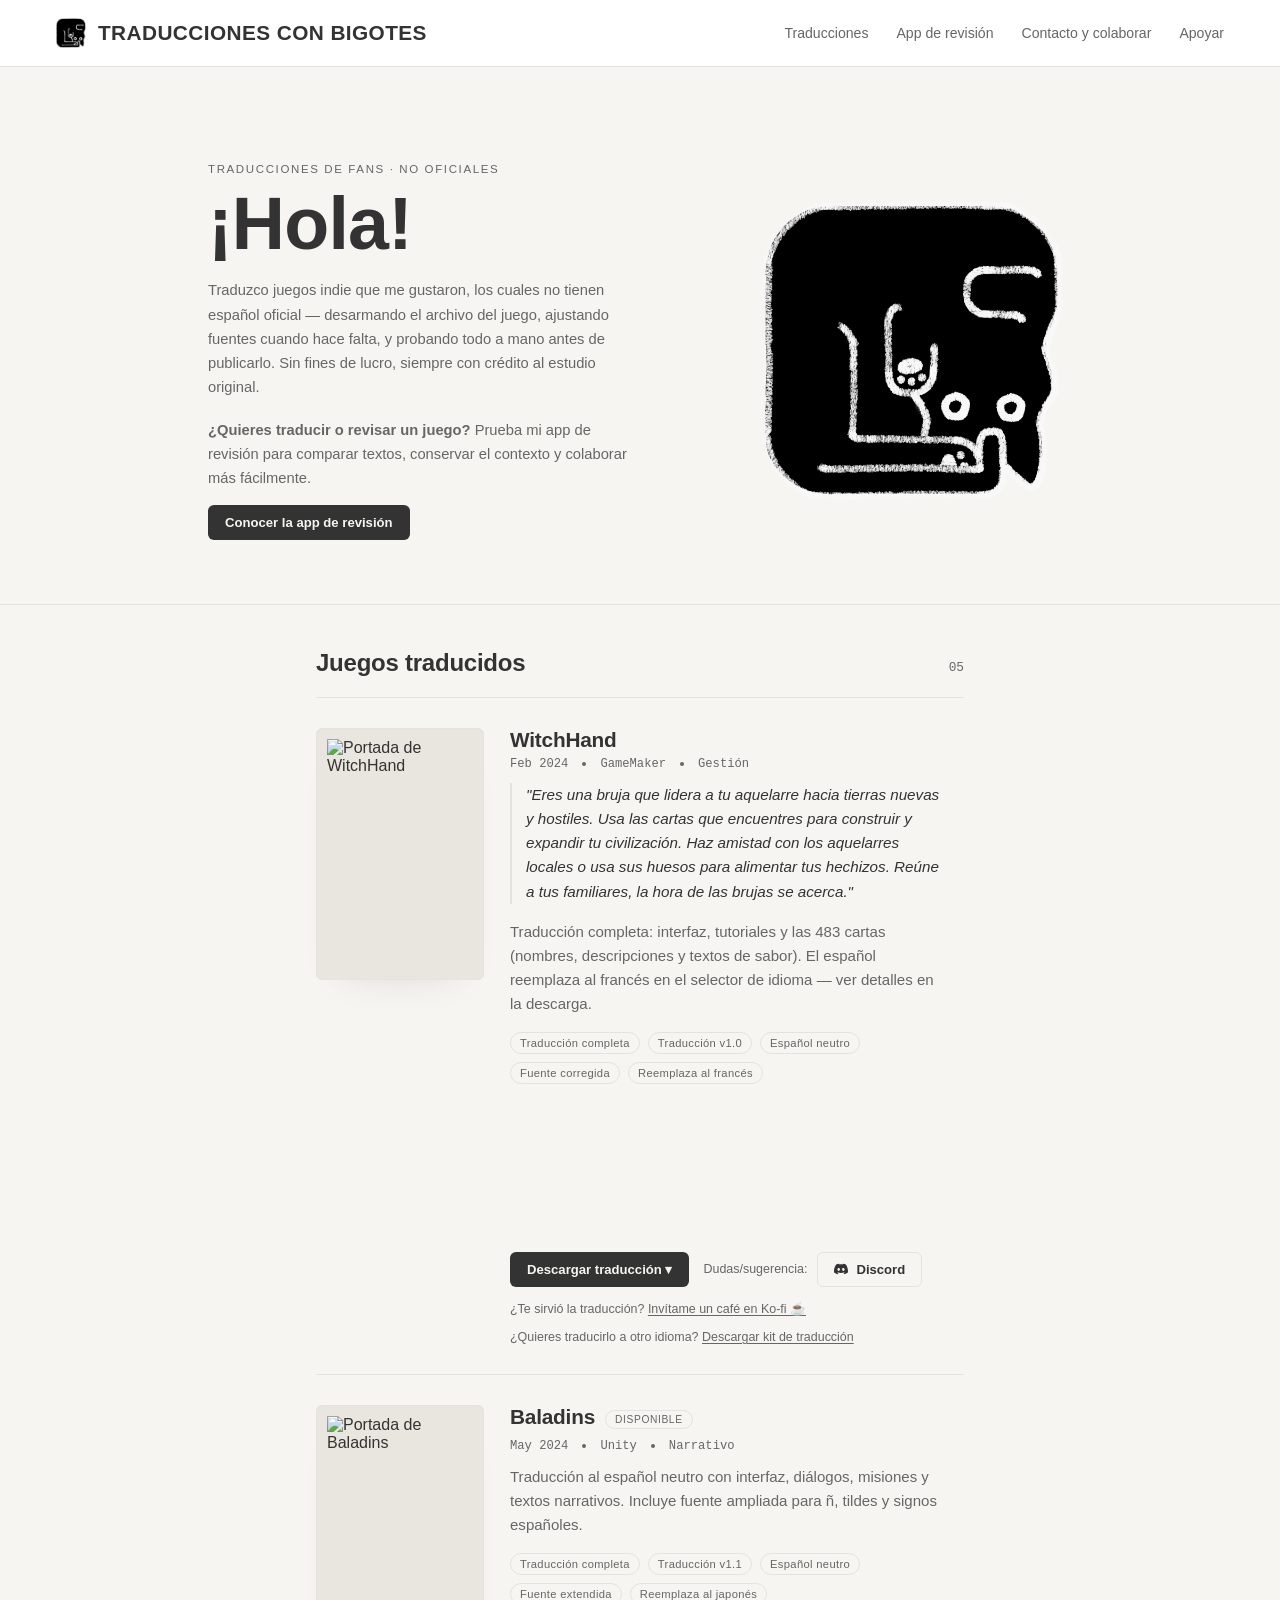
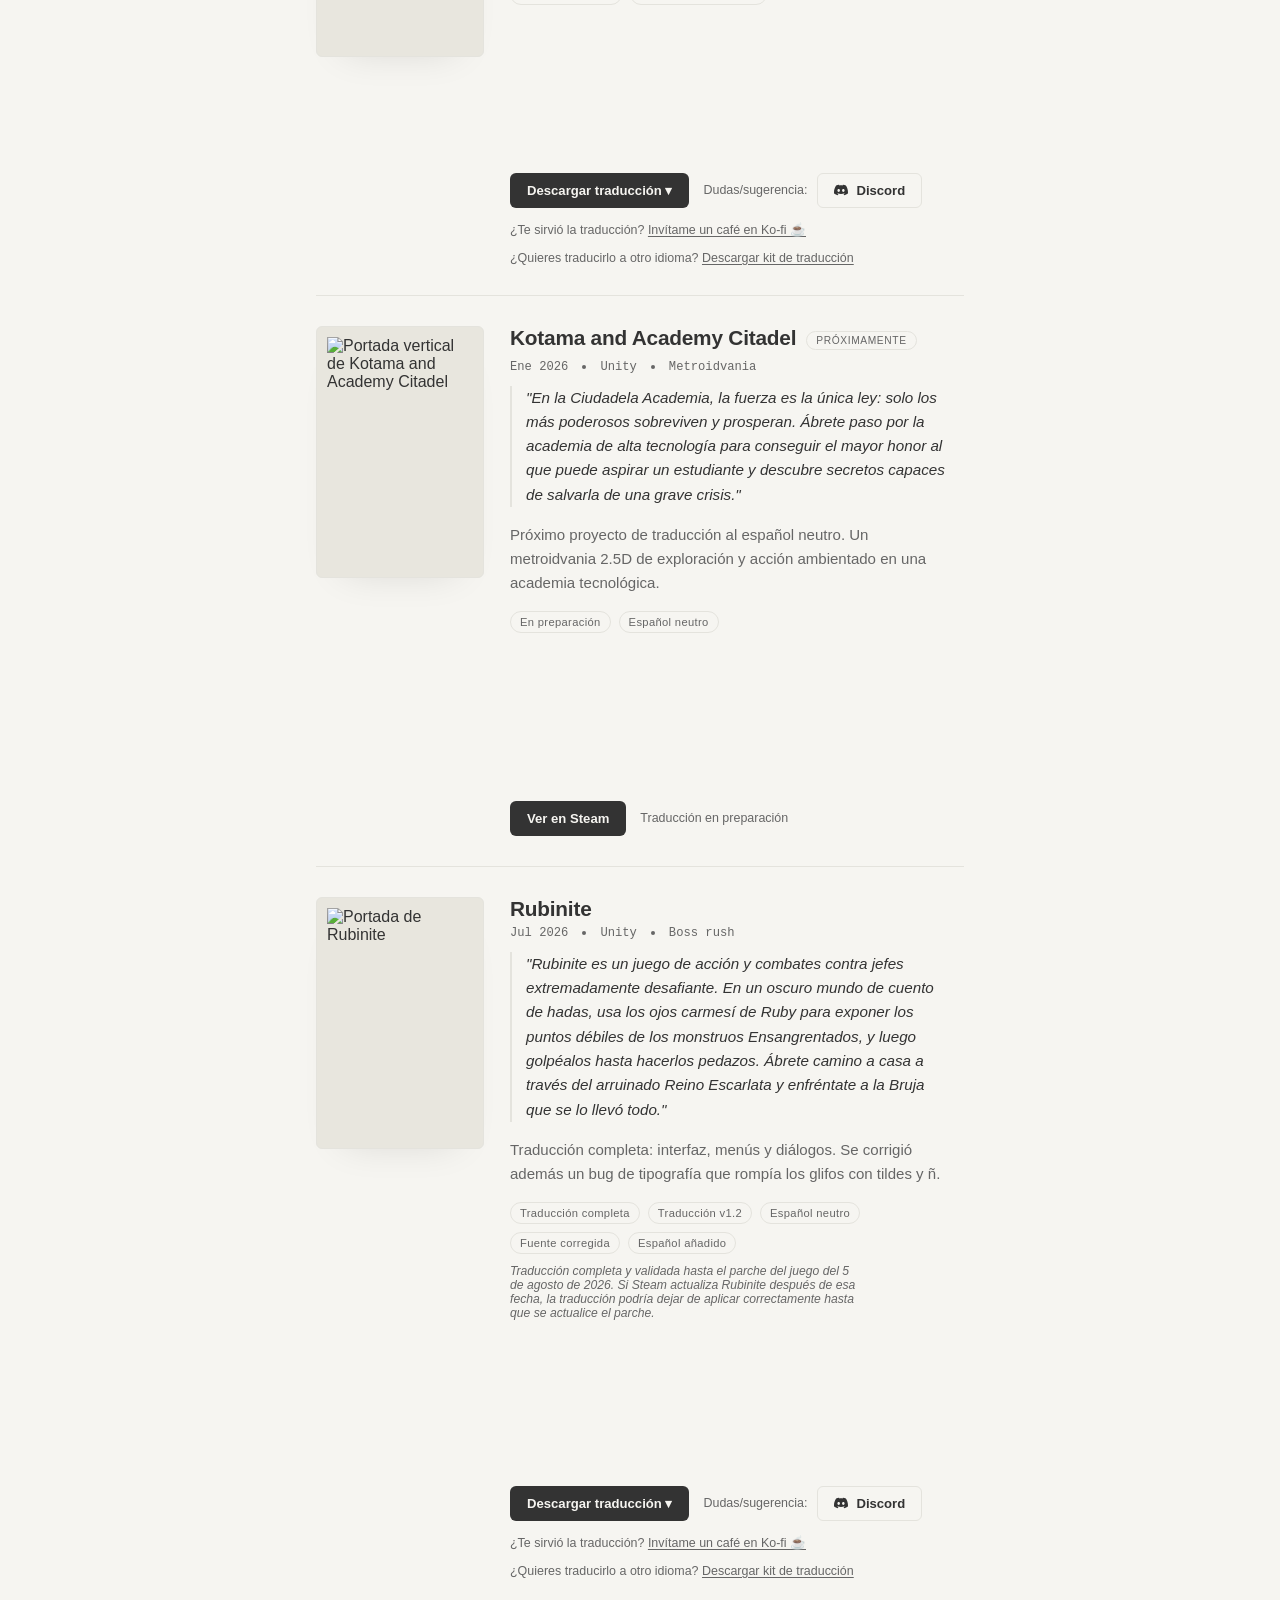
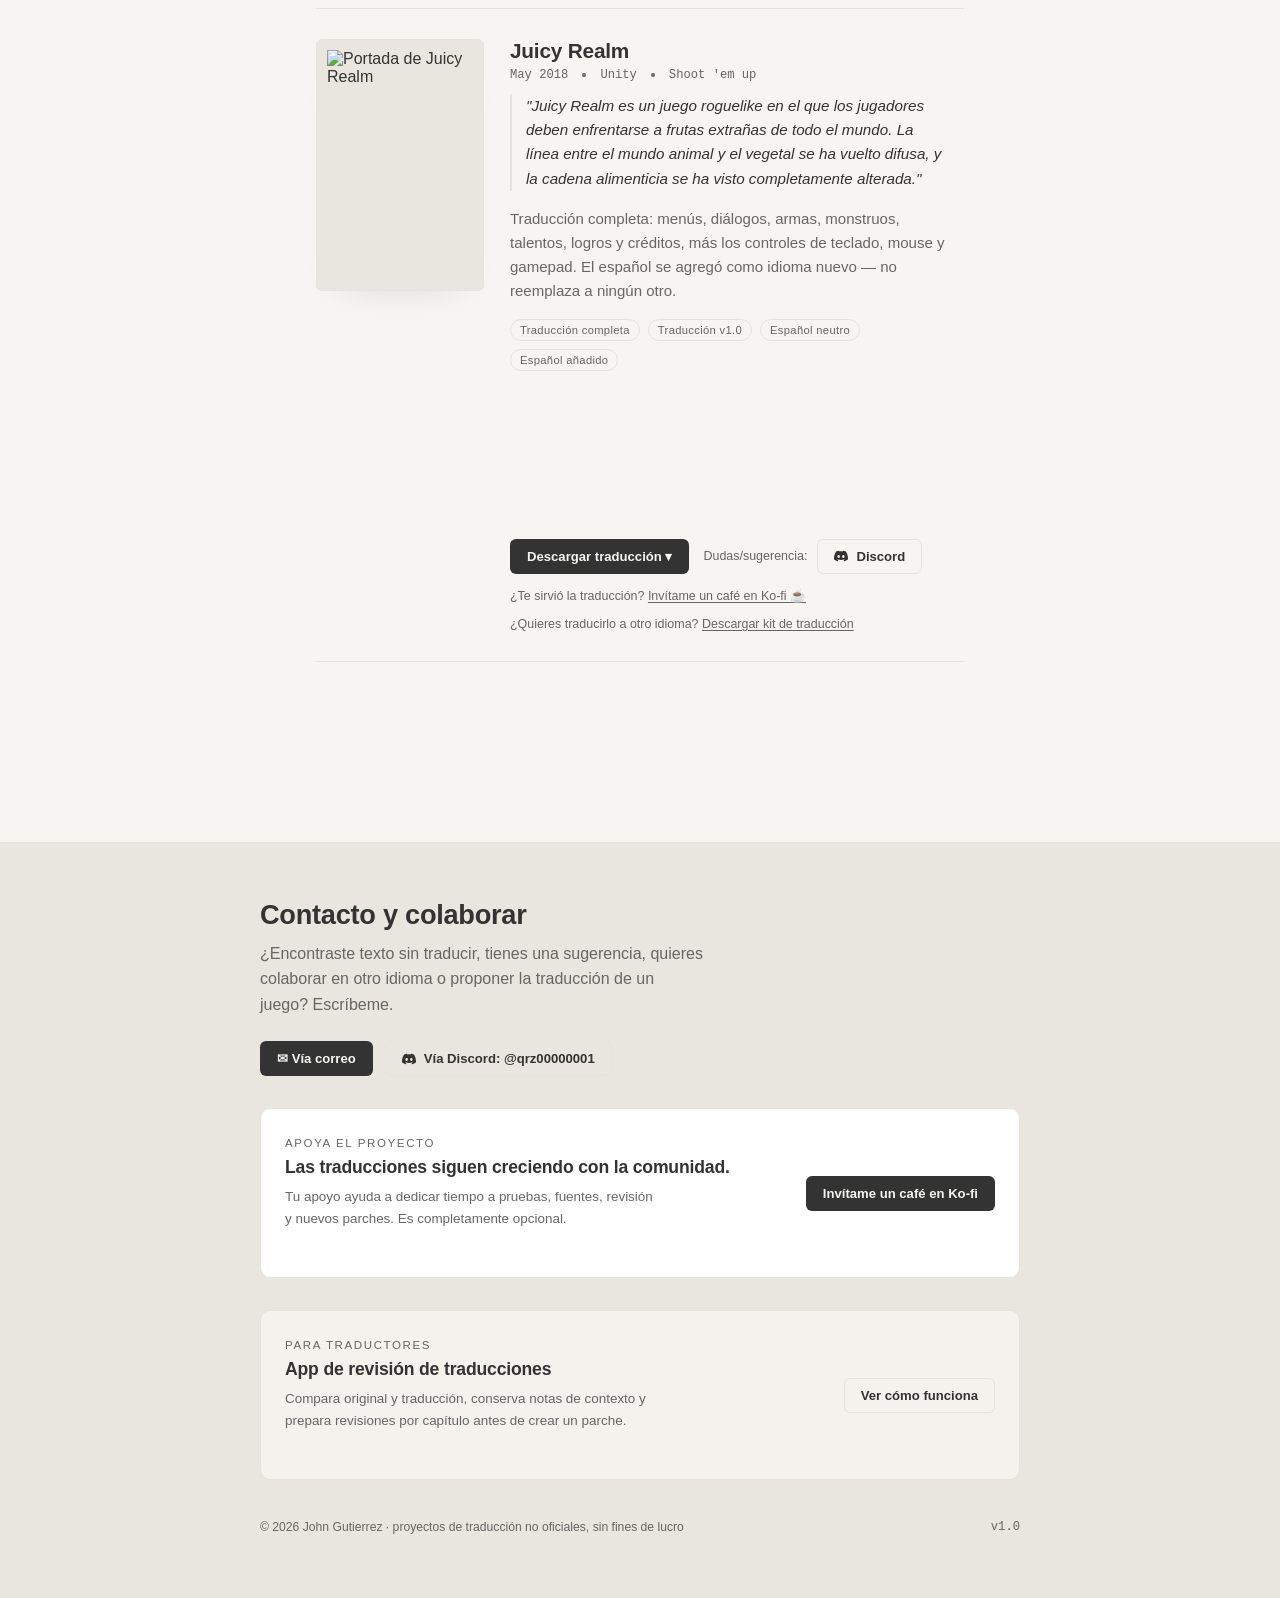
==== index.html @ 530e607c "Add files via upload" ====
<!DOCTYPE html>
<html lang="es">
<head>
<meta charset="UTF-8">
<meta name="viewport" content="width=device-width, initial-scale=1.0">
<title>Traducciones con Bigotes — Traducciones de videojuegos</title>
<meta name="description" content="Traducciones al español neutro de videojuegos indie, realizadas y revisadas cuidadosamente por fans.">
<meta name="author" content="John Gutierrez">
<meta name="robots" content="index, follow">
<meta name="theme-color" content="#FFFFFF">
<link rel="canonical" href="https://traduccionesconbigotes.pages.dev/">
<meta property="og:locale" content="es_ES">
<meta property="og:type" content="website">
<meta property="og:site_name" content="Traducciones con Bigotes">
<meta property="og:title" content="Traducciones con Bigotes — Traducciones de videojuegos">
<meta property="og:description" content="Traducciones al español neutro de videojuegos indie, realizadas y revisadas cuidadosamente por fans.">
<meta property="og:url" content="https://traduccionesconbigotes.pages.dev/">
<meta property="og:image" content="https://traduccionesconbigotes.pages.dev/assets/social-preview.png">
<meta property="og:image:width" content="1730">
<meta property="og:image:height" content="909">
<meta property="og:image:alt" content="Traducciones con Bigotes — Traducciones de videojuegos indie">
<meta name="twitter:card" content="summary_large_image">
<meta name="twitter:title" content="Traducciones con Bigotes — Traducciones de videojuegos">
<meta name="twitter:description" content="Traducciones al español neutro de videojuegos indie, realizadas y revisadas cuidadosamente por fans.">
<meta name="twitter:image" content="https://traduccionesconbigotes.pages.dev/assets/social-preview.png">
<meta name="twitter:image:alt" content="Traducciones con Bigotes — Traducciones de videojuegos indie">
<link rel="icon" type="image/png" href="favicon.png">
<link rel="stylesheet" href="https://use.typekit.net/bgl4kcw.css">
<link rel="stylesheet" href="styles.css">
</head>
<body>

<header class="topbar">
  <a class="brand" href="index.html" aria-label="Ir al inicio">
    <img class="mark" src="assets/logo.png" alt="">
    <span class="name">TRADUCCIONES CON BIGOTES</span>
  </a>
  <button class="nav-toggle" type="button" aria-expanded="false" aria-controls="mainNav" aria-label="Abrir menú de navegación">
    <svg viewBox="0 0 24 24" aria-hidden="true"><path d="M4 6h16M4 12h16M4 18h16"/></svg>
  </button>
  <nav class="topnav" id="mainNav">
    <ul>
      <li><a href="#juegos">Traducciones</a></li>
      <li><a href="app-revision.html">App de revisión</a></li>
      <li><a href="#contacto">Contacto y colaborar</a></li>
      <li><a href="#apoyar">Apoyar</a></li>
    </ul>
  </nav>
</header>

<section class="hero">
  <div class="hero-inner">
    <div class="hero-text">
      <div class="eyebrow">Traducciones de fans · no oficiales</div>
      <h1 class="display">¡Hola!</h1>
      <p>Traduzco juegos indie que me gustaron, los cuales no tienen español oficial — desarmando el archivo del juego, ajustando fuentes cuando hace falta, y probando todo a mano antes de publicarlo. Sin fines de lucro, siempre con crédito al estudio original.</p>
      <p class="hero-tool"><strong>¿Quieres traducir o revisar un juego?</strong> Prueba mi app de revisión para comparar textos, conservar el contexto y colaborar más fácilmente.</p>
      <a class="btn btn-gold hero-tool-link" href="app-revision.html">Conocer la app de revisión</a>
    </div>
    <div class="cat-mascot" id="catMascot" aria-hidden="true">
      <img class="cat-layer cat-body" src="assets/cat-body.png" alt="">
      <img class="cat-layer cat-eyes" id="catEyes" src="assets/cat-eyes-open.png" alt="">
    </div>
  </div>
</section>

<main>
  <section id="juegos">
    <div class="section-head">
      <h2 class="display">Juegos traducidos</h2>
      <span class="count mono" id="gameCount">05</span>
    </div>

    <article class="game">
      <div class="cover">
        <img src="https://cdn.akamai.steamstatic.com/steam/apps/2420880/library_600x900.jpg" alt="Portada de WitchHand">
      </div>
      <div class="game-info">
        <h3 class="display">WitchHand</h3>
        <div class="game-meta mono">
          <span>Feb 2024</span>
          <span class="dot"></span>
          <span>GameMaker</span>
          <span class="dot"></span>
          <span>Gestión</span>
        </div>
        <p class="steam-desc">"Eres una bruja que lidera a tu aquelarre hacia tierras nuevas y hostiles. Usa las cartas que encuentres para construir y expandir tu civilización. Haz amistad con los aquelarres locales o usa sus huesos para alimentar tus hechizos. Reúne a tus familiares, la hora de las brujas se acerca."</p>
        <p class="blurb">Traducción completa: interfaz, tutoriales y las 483 cartas (nombres, descripciones y textos de sabor). El español reemplaza al francés en el selector de idioma — ver detalles en la descarga.</p>
        <div class="tags">
          <span class="tag">Traducción completa</span>
          <span class="tag">Traducción v1.0</span>
          <span class="tag">Español neutro</span>
          <span class="tag">Fuente corregida</span>
          <span class="tag">Reemplaza al francés</span>
        </div>

        <div class="steam-widget">
          <iframe src="https://store.steampowered.com/widget/2420880/" width="646" height="190" frameborder="0" scrolling="no" loading="lazy" title="WitchHand en Steam"></iframe>
        </div>

        <div class="actions">
          <div class="dropdown">
            <button class="btn btn-gold dropdown-toggle" type="button" onclick="toggleDropdown(this)">Descargar traducción ▾</button>
            <div class="dropdown-menu">
              <a href="https://mega.nz/file/y4pGXS6T#5DO-1mXRbmeiGuR-wRTfuOKWf5bxS6RrrjOtMV7PmQI" target="_blank" rel="noopener">Mega</a>
              <a href="https://www.mediafire.com/file/8njgej4wq7ff7sr/WitchHand_ES_v1.zip/file" target="_blank" rel="noopener">MediaFire</a>
            </div>
          </div>
          <span class="actions-label">Dudas/sugerencia:</span>
          <button class="btn btn-ghost" type="button" data-discord="@qrz00000001" onclick="copyDiscord(this)" title="Copiar @qrz00000001"><svg width="14" height="14" viewBox="0 0 24 24" fill="currentColor" aria-hidden="true"><path d="M20.317 4.3698a19.7913 19.7913 0 00-4.8851-1.5152.0741.0741 0 00-.0785.0371c-.211.3753-.4447.8648-.6083 1.2495-1.8447-.2762-3.68-.2762-5.4868 0-.1636-.3933-.4058-.8742-.6177-1.2495a.077.077 0 00-.0785-.037 19.7363 19.7363 0 00-4.8852 1.515.0699.0699 0 00-.0321.0277C.5334 9.0458-.319 13.5799.0992 18.0578a.0824.0824 0 00.0312.0561c2.0528 1.5076 4.0413 2.4228 5.9929 3.0294a.0777.0777 0 00.0842-.0276c.4616-.6304.8731-1.2952 1.226-1.9942a.076.076 0 00-.0416-.1057c-.6528-.2476-1.2743-.5495-1.8722-.8923a.077.077 0 01-.0076-.1277c.1258-.0943.2517-.1923.3718-.2914a.0743.0743 0 01.0776-.0105c3.9278 1.7933 8.18 1.7933 12.0614 0a.0739.0739 0 01.0785.0095c.1202.099.246.1981.3728.2924a.077.077 0 01-.0066.1276 12.2986 12.2986 0 01-1.873.8914.0766.0766 0 00-.0407.1067c.3604.698.7719 1.3628 1.225 1.9932a.076.076 0 00.0842.0286c1.961-.6067 3.9495-1.5219 6.0023-3.0294a.077.077 0 00.0313-.0552c.5004-5.177-.8382-9.6739-3.5485-13.6604a.061.061 0 00-.0312-.0286zM8.02 15.3312c-1.1825 0-2.1569-1.0857-2.1569-2.419 0-1.3332.9555-2.4189 2.157-2.4189 1.2108 0 2.1757 1.0952 2.1568 2.419 0 1.3332-.9555 2.4189-2.1569 2.4189zm7.9748 0c-1.1825 0-2.1569-1.0857-2.1569-2.419 0-1.3332.9554-2.4189 2.1569-2.4189 1.2108 0 2.1757 1.0952 2.1568 2.419 0 1.3332-.946 2.4189-2.1568 2.4189Z"/></svg><span class="btn-label">Discord</span></button>
        </div>
        <p class="support-line">¿Te sirvió la traducción? <button type="button" class="link-btn" onclick="openKofi()">Invítame un café en Ko-fi ☕</button></p>
        <p class="support-line">¿Quieres traducirlo a otro idioma? <a class="link-btn" href="https://mega.nz/file/i4g0jLAS#OHI4ljIeZ-InHGWF7ZIDvkjZldaKxGJgIspWBVHJpWU" target="_blank" rel="noopener">Descargar kit de traducción</a></p>
      </div>
    </article>

    <article class="game">
      <div class="cover">
        <img src="https://cdn.akamai.steamstatic.com/steam/apps/1866320/library_600x900.jpg" alt="Portada de Baladins">
      </div>
      <div class="game-info">
        <div class="game-title-row">
          <h3 class="display">Baladins</h3>
          <span class="status-pill">Disponible</span>
        </div>
        <div class="game-meta mono">
          <span>May 2024</span>
          <span class="dot"></span>
          <span>Unity</span>
          <span class="dot"></span>
          <span>Narrativo</span>
        </div>
        <p class="blurb">Traducción al español neutro con interfaz, diálogos, misiones y textos narrativos. Incluye fuente ampliada para ñ, tildes y signos españoles.</p>
        <div class="tags">
          <span class="tag">Traducción completa</span>
          <span class="tag">Traducción v1.1</span>
          <span class="tag">Español neutro</span>
          <span class="tag">Fuente extendida</span>
          <span class="tag">Reemplaza al japonés</span>
        </div>
        <div class="steam-widget">
          <iframe src="https://store.steampowered.com/widget/1866320/" width="646" height="190" frameborder="0" scrolling="no" loading="lazy" title="Baladins en Steam"></iframe>
        </div>

        <div class="actions">
          <div class="dropdown">
            <button class="btn btn-gold dropdown-toggle" type="button" onclick="toggleDropdown(this)">Descargar traducción ▾</button>
            <div class="dropdown-menu">
              <a href="https://mega.nz/file/T05mzKQB#SFADua4EwMY_mbyxUXXZuF-tkjoMbr9MJwyoabaZThU" target="_blank" rel="noopener">Mega</a>
              <a href="https://www.mediafire.com/file/zg1qer2ew3qp37e/Baladins_ES_v1.1.zip/file" target="_blank" rel="noopener">MediaFire</a>
            </div>
          </div>
          <span class="actions-label">Dudas/sugerencia:</span>
          <button class="btn btn-ghost" type="button" data-discord="@qrz00000001" onclick="copyDiscord(this)" title="Copiar @qrz00000001"><svg width="14" height="14" viewBox="0 0 24 24" fill="currentColor" aria-hidden="true"><path d="M20.317 4.3698a19.7913 19.7913 0 00-4.8851-1.5152.0741.0741 0 00-.0785.0371c-.211.3753-.4447.8648-.6083 1.2495-1.8447-.2762-3.68-.2762-5.4868 0-.1636-.3933-.4058-.8742-.6177-1.2495a.077.077 0 00-.0785-.037 19.7363 19.7363 0 00-4.8852 1.515.0699.0699 0 00-.0321.0277C.5334 9.0458-.319 13.5799.0992 18.0578a.0824.0824 0 00.0312.0561c2.0528 1.5076 4.0413 2.4228 5.9929 3.0294a.0777.0777 0 00.0842-.0276c.4616-.6304.8731-1.2952 1.226-1.9942a.076.076 0 00-.0416-.1057c-.6528-.2476-1.2743-.5495-1.8722-.8923a.077.077 0 01-.0076-.1277c.1258-.0943.2517-.1923.3718-.2914a.0743.0743 0 01.0776-.0105c3.9278 1.7933 8.18 1.7933 12.0614 0a.0739.0739 0 01.0785.0095c.1202.099.246.1981.3728.2924a.077.077 0 01-.0066.1276 12.2986 12.2986 0 01-1.873.8914.0766.0766 0 00-.0407.1067c.3604.698.7719 1.3628 1.225 1.9932a.076.076 0 00.0842.0286c1.961-.6067 3.9495-1.5219 6.0023-3.0294a.077.077 0 00.0313-.0552c.5004-5.177-.8382-9.6739-3.5485-13.6604a.061.061 0 00-.0312-.0286zM8.02 15.3312c-1.1825 0-2.1569-1.0857-2.1569-2.419 0-1.3332.9555-2.4189 2.157-2.4189 1.2108 0 2.1757 1.0952 2.1568 2.419 0 1.3332-.9555 2.4189-2.1569 2.4189zm7.9748 0c-1.1825 0-2.1569-1.0857-2.1569-2.419 0-1.3332.9554-2.4189 2.1569-2.4189 1.2108 0 2.1757 1.0952 2.1568 2.419 0 1.3332-.946 2.4189-2.1568 2.4189Z"/></svg><span class="btn-label">Discord</span></button>
        </div>
        <p class="support-line">¿Te sirvió la traducción? <button type="button" class="link-btn" onclick="openKofi()">Invítame un café en Ko-fi ☕</button></p>
        <p class="support-line">¿Quieres traducirlo a otro idioma? <a class="link-btn" href="https://mega.nz/file/y5JRkZgR#WOb2kZRgBJwagnfc0xLsuLpCapOIHpd29X2WE7DfpZo" target="_blank" rel="noopener">Descargar kit de traducción</a></p>
      </div>
    </article>

    <article class="game status-wraps-mobile">
      <div class="cover">
        <img src="https://shared.fastly.steamstatic.com/store_item_assets/steam/apps/3639650/3c5f60147287ab20d0d55fd05cf8d396e7491e0f/library_capsule.jpg" alt="Portada vertical de Kotama and Academy Citadel">
      </div>
      <div class="game-info">
        <div class="game-title-row">
          <h3 class="display">Kotama and Academy Citadel</h3>
          <span class="status-pill">Próximamente</span>
        </div>
        <div class="game-meta mono">
          <span>Ene 2026</span>
          <span class="dot"></span>
          <span>Unity</span>
          <span class="dot"></span>
          <span>Metroidvania</span>
        </div>
        <p class="steam-desc">"En la Ciudadela Academia, la fuerza es la única ley: solo los más poderosos sobreviven y prosperan. Ábrete paso por la academia de alta tecnología para conseguir el mayor honor al que puede aspirar un estudiante y descubre secretos capaces de salvarla de una grave crisis."</p>
        <p class="blurb">Próximo proyecto de traducción al español neutro. Un metroidvania 2.5D de exploración y acción ambientado en una academia tecnológica.</p>
        <div class="tags">
          <span class="tag">En preparación</span>
          <span class="tag">Español neutro</span>
        </div>
        <div class="steam-widget">
          <iframe src="https://store.steampowered.com/widget/3639650/" width="646" height="190" frameborder="0" scrolling="no" loading="lazy" title="Kotama and Academy Citadel en Steam"></iframe>
        </div>
        <div class="actions">
          <a class="btn btn-gold" href="https://store.steampowered.com/app/3639650/Kotama_and_Academy_Citadel/" target="_blank" rel="noopener">Ver en Steam</a>
          <span class="actions-label">Traducción en preparación</span>
        </div>
      </div>
    </article>

    <article class="game">
      <div class="cover">
        <img src="https://cdn.akamai.steamstatic.com/steam/apps/1845250/library_600x900.jpg" alt="Portada de Rubinite">
      </div>
      <div class="game-info">
        <h3 class="display">Rubinite</h3>
        <div class="game-meta mono">
          <span>Jul 2026</span>
          <span class="dot"></span>
          <span>Unity</span>
          <span class="dot"></span>
          <span>Boss rush</span>
        </div>
        <p class="steam-desc">"Rubinite es un juego de acción y combates contra jefes extremadamente desafiante. En un oscuro mundo de cuento de hadas, usa los ojos carmesí de Ruby para exponer los puntos débiles de los monstruos Ensangrentados, y luego golpéalos hasta hacerlos pedazos. Ábrete camino a casa a través del arruinado Reino Escarlata y enfréntate a la Bruja que se lo llevó todo."</p>
        <p class="blurb">Traducción completa: interfaz, menús y diálogos. Se corrigió además un bug de tipografía que rompía los glifos con tildes y ñ.</p>
        <div class="tags">
          <span class="tag">Traducción completa</span>
          <span class="tag">Traducción v1.2</span>
          <span class="tag">Español neutro</span>
          <span class="tag">Fuente corregida</span>
          <span class="tag">Español añadido</span>
        </div>
        <p class="patch-note">Traducción completa y validada hasta el parche del juego del 5 de agosto de 2026. Si Steam actualiza Rubinite después de esa fecha, la traducción podría dejar de aplicar correctamente hasta que se actualice el parche.</p>
        <div class="steam-widget">
          <iframe src="https://store.steampowered.com/widget/1845250/" width="646" height="190" frameborder="0" scrolling="no" loading="lazy" title="Rubinite en Steam"></iframe>
        </div>

        <div class="actions">
          <div class="dropdown">
            <button class="btn btn-gold dropdown-toggle" type="button" onclick="toggleDropdown(this)">Descargar traducción ▾</button>
            <div class="dropdown-menu">
              <a href="https://mega.nz/file/n9BlzKST#QAIEiX4qUKE-XRXs2YfxeY-Ru8X5eLS_lRZqv1CdemM" target="_blank" rel="noopener">Mega</a>
              <a href="https://www.mediafire.com/file/7lre671zc5sozy2/Rubinite_ES_v12.zip/file" target="_blank" rel="noopener">MediaFire</a>
            </div>
          </div>
          <span class="actions-label">Dudas/sugerencia:</span>
          <button class="btn btn-ghost" type="button" data-discord="@qrz00000001" onclick="copyDiscord(this)" title="Copiar @qrz00000001"><svg width="14" height="14" viewBox="0 0 24 24" fill="currentColor" aria-hidden="true"><path d="M20.317 4.3698a19.7913 19.7913 0 00-4.8851-1.5152.0741.0741 0 00-.0785.0371c-.211.3753-.4447.8648-.6083 1.2495-1.8447-.2762-3.68-.2762-5.4868 0-.1636-.3933-.4058-.8742-.6177-1.2495a.077.077 0 00-.0785-.037 19.7363 19.7363 0 00-4.8852 1.515.0699.0699 0 00-.0321.0277C.5334 9.0458-.319 13.5799.0992 18.0578a.0824.0824 0 00.0312.0561c2.0528 1.5076 4.0413 2.4228 5.9929 3.0294a.0777.0777 0 00.0842-.0276c.4616-.6304.8731-1.2952 1.226-1.9942a.076.076 0 00-.0416-.1057c-.6528-.2476-1.2743-.5495-1.8722-.8923a.077.077 0 01-.0076-.1277c.1258-.0943.2517-.1923.3718-.2914a.0743.0743 0 01.0776-.0105c3.9278 1.7933 8.18 1.7933 12.0614 0a.0739.0739 0 01.0785.0095c.1202.099.246.1981.3728.2924a.077.077 0 01-.0066.1276 12.2986 12.2986 0 01-1.873.8914.0766.0766 0 00-.0407.1067c.3604.698.7719 1.3628 1.225 1.9932a.076.076 0 00.0842.0286c1.961-.6067 3.9495-1.5219 6.0023-3.0294a.077.077 0 00.0313-.0552c.5004-5.177-.8382-9.6739-3.5485-13.6604a.061.061 0 00-.0312-.0286zM8.02 15.3312c-1.1825 0-2.1569-1.0857-2.1569-2.419 0-1.3332.9555-2.4189 2.157-2.4189 1.2108 0 2.1757 1.0952 2.1568 2.419 0 1.3332-.9555 2.4189-2.1569 2.4189zm7.9748 0c-1.1825 0-2.1569-1.0857-2.1569-2.419 0-1.3332.9554-2.4189 2.1569-2.4189 1.2108 0 2.1757 1.0952 2.1568 2.419 0 1.3332-.946 2.4189-2.1568 2.4189Z"/></svg><span class="btn-label">Discord</span></button>
        </div>
        <p class="support-line">¿Te sirvió la traducción? <button type="button" class="link-btn" onclick="openKofi()">Invítame un café en Ko-fi ☕</button></p>
        <p class="support-line">¿Quieres traducirlo a otro idioma? <a class="link-btn" href="https://mega.nz/file/SspnBQAK#h6MQELsw2qVL0huwooma_an33hChX73SVQitcnpdTi4" target="_blank" rel="noopener">Descargar kit de traducción</a></p>
      </div>
    </article>

    <article class="game">
      <div class="cover">
        <img src="https://cdn.akamai.steamstatic.com/steam/apps/732370/library_600x900.jpg" alt="Portada de Juicy Realm">
      </div>
      <div class="game-info">
        <h3 class="display">Juicy Realm</h3>
        <div class="game-meta mono">
          <span>May 2018</span>
          <span class="dot"></span>
          <span>Unity</span>
          <span class="dot"></span>
          <span>Shoot 'em up</span>
        </div>
        <p class="steam-desc">"Juicy Realm es un juego roguelike en el que los jugadores deben enfrentarse a frutas extrañas de todo el mundo. La línea entre el mundo animal y el vegetal se ha vuelto difusa, y la cadena alimenticia se ha visto completamente alterada."</p>
        <p class="blurb">Traducción completa: menús, diálogos, armas, monstruos, talentos, logros y créditos, más los controles de teclado, mouse y gamepad. El español se agregó como idioma nuevo — no reemplaza a ningún otro.</p>
        <div class="tags">
          <span class="tag">Traducción completa</span>
          <span class="tag">Traducción v1.0</span>
          <span class="tag">Español neutro</span>
          <span class="tag">Español añadido</span>
        </div>

        <div class="steam-widget">
          <iframe src="https://store.steampowered.com/widget/732370/" width="646" height="190" frameborder="0" scrolling="no" loading="lazy" title="Juicy Realm en Steam"></iframe>
        </div>

        <div class="actions">
          <div class="dropdown">
            <button class="btn btn-gold dropdown-toggle" type="button" onclick="toggleDropdown(this)">Descargar traducción ▾</button>
            <div class="dropdown-menu">
              <a href="https://mega.nz/file/C1Q02SYQ#mxeK4kTi05xy05aBIAa56XdCz0RotMMzod9D_ib7Pa4" target="_blank" rel="noopener">Mega</a>
              <a href="https://www.mediafire.com/file/udbawuvkuccxdky/JuicyRealm_ES_v1.zip/file" target="_blank" rel="noopener">MediaFire</a>
            </div>
          </div>
          <span class="actions-label">Dudas/sugerencia:</span>
          <button class="btn btn-ghost" type="button" data-discord="@qrz00000001" onclick="copyDiscord(this)" title="Copiar @qrz00000001"><svg width="14" height="14" viewBox="0 0 24 24" fill="currentColor" aria-hidden="true"><path d="M20.317 4.3698a19.7913 19.7913 0 00-4.8851-1.5152.0741.0741 0 00-.0785.0371c-.211.3753-.4447.8648-.6083 1.2495-1.8447-.2762-3.68-.2762-5.4868 0-.1636-.3933-.4058-.8742-.6177-1.2495a.077.077 0 00-.0785-.037 19.7363 19.7363 0 00-4.8852 1.515.0699.0699 0 00-.0321.0277C.5334 9.0458-.319 13.5799.0992 18.0578a.0824.0824 0 00.0312.0561c2.0528 1.5076 4.0413 2.4228 5.9929 3.0294a.0777.0777 0 00.0842-.0276c.4616-.6304.8731-1.2952 1.226-1.9942a.076.076 0 00-.0416-.1057c-.6528-.2476-1.2743-.5495-1.8722-.8923a.077.077 0 01-.0076-.1277c.1258-.0943.2517-.1923.3718-.2914a.0743.0743 0 01.0776-.0105c3.9278 1.7933 8.18 1.7933 12.0614 0a.0739.0739 0 01.0785.0095c.1202.099.246.1981.3728.2924a.077.077 0 01-.0066.1276 12.2986 12.2986 0 01-1.873.8914.0766.0766 0 00-.0407.1067c.3604.698.7719 1.3628 1.225 1.9932a.076.076 0 00.0842.0286c1.961-.6067 3.9495-1.5219 6.0023-3.0294a.077.077 0 00.0313-.0552c.5004-5.177-.8382-9.6739-3.5485-13.6604a.061.061 0 00-.0312-.0286zM8.02 15.3312c-1.1825 0-2.1569-1.0857-2.1569-2.419 0-1.3332.9555-2.4189 2.157-2.4189 1.2108 0 2.1757 1.0952 2.1568 2.419 0 1.3332-.9555 2.4189-2.1569 2.4189zm7.9748 0c-1.1825 0-2.1569-1.0857-2.1569-2.419 0-1.3332.9554-2.4189 2.1569-2.4189 1.2108 0 2.1757 1.0952 2.1568 2.419 0 1.3332-.946 2.4189-2.1568 2.4189Z"/></svg><span class="btn-label">Discord</span></button>
        </div>
        <p class="support-line">¿Te sirvió la traducción? <button type="button" class="link-btn" onclick="openKofi()">Invítame un café en Ko-fi ☕</button></p>
        <p class="support-line">¿Quieres traducirlo a otro idioma? <a class="link-btn" href="https://mega.nz/file/qg5G2ZJb#8XO_vKLG99sRpDpA6OexvyiosO1yUIMQ7zuDd_6rTNo" target="_blank" rel="noopener">Descargar kit de traducción</a></p>
      </div>
    </article>
  </section>
</main>

<footer class="contact" id="contacto">
  <div class="inner">
    <h2 class="display">Contacto y colaborar</h2>
    <p>¿Encontraste texto sin traducir, tienes una sugerencia, quieres colaborar en otro idioma o proponer la traducción de un juego? Escríbeme.</p>
    <div class="contact-row">
      <a class="btn btn-gold" href="mailto:johngutierrezmoreno@gmail.com?subject=Contacto%20desde%20la%20web">✉ Vía correo</a>
      <button class="btn btn-ghost" type="button" data-discord="@qrz00000001" onclick="copyDiscord(this)"><svg width="14" height="14" viewBox="0 0 24 24" fill="currentColor" aria-hidden="true"><path d="M20.317 4.3698a19.7913 19.7913 0 00-4.8851-1.5152.0741.0741 0 00-.0785.0371c-.211.3753-.4447.8648-.6083 1.2495-1.8447-.2762-3.68-.2762-5.4868 0-.1636-.3933-.4058-.8742-.6177-1.2495a.077.077 0 00-.0785-.037 19.7363 19.7363 0 00-4.8852 1.515.0699.0699 0 00-.0321.0277C.5334 9.0458-.319 13.5799.0992 18.0578a.0824.0824 0 00.0312.0561c2.0528 1.5076 4.0413 2.4228 5.9929 3.0294a.0777.0777 0 00.0842-.0276c.4616-.6304.8731-1.2952 1.226-1.9942a.076.076 0 00-.0416-.1057c-.6528-.2476-1.2743-.5495-1.8722-.8923a.077.077 0 01-.0076-.1277c.1258-.0943.2517-.1923.3718-.2914a.0743.0743 0 01.0776-.0105c3.9278 1.7933 8.18 1.7933 12.0614 0a.0739.0739 0 01.0785.0095c.1202.099.246.1981.3728.2924a.077.077 0 01-.0066.1276 12.2986 12.2986 0 01-1.873.8914.0766.0766 0 00-.0407.1067c.3604.698.7719 1.3628 1.225 1.9932a.076.076 0 00.0842.0286c1.961-.6067 3.9495-1.5219 6.0023-3.0294a.077.077 0 00.0313-.0552c.5004-5.177-.8382-9.6739-3.5485-13.6604a.061.061 0 00-.0312-.0286zM8.02 15.3312c-1.1825 0-2.1569-1.0857-2.1569-2.419 0-1.3332.9555-2.4189 2.157-2.4189 1.2108 0 2.1757 1.0952 2.1568 2.419 0 1.3332-.9555 2.4189-2.1569 2.4189zm7.9748 0c-1.1825 0-2.1569-1.0857-2.1569-2.419 0-1.3332.9554-2.4189 2.1569-2.4189 1.2108 0 2.1757 1.0952 2.1568 2.419 0 1.3332-.946 2.4189-2.1568 2.4189Z"/></svg><span class="btn-label">Vía Discord: @qrz00000001</span></button>
    </div>
    <section class="support-panel" id="apoyar" aria-labelledby="apoyar-title">
      <div>
        <span class="eyebrow">Apoya el proyecto</span>
        <h3 id="apoyar-title" class="display">Las traducciones siguen creciendo con la comunidad.</h3>
        <p>Tu apoyo ayuda a dedicar tiempo a pruebas, fuentes, revisión y nuevos parches. Es completamente opcional.</p>
      </div>
      <button class="btn btn-gold" type="button" onclick="openKofi()">Invítame un café en Ko-fi</button>
    </section>
    <section class="translator-panel" aria-labelledby="herramientas-title">
      <div>
        <span class="eyebrow">Para traductores</span>
        <h3 id="herramientas-title" class="display">App de revisión de traducciones</h3>
        <p>Compara original y traducción, conserva notas de contexto y prepara revisiones por capítulo antes de crear un parche.</p>
      </div>
      <a class="btn btn-ghost" href="app-revision.html">Ver cómo funciona</a>
    </section>
    <div class="fine">
      <span>© 2026 John Gutierrez · proyectos de traducción no oficiales, sin fines de lucro</span>
      <span class="mono">v1.0</span>
    </div>
  </div>
</footer>

<div class="modal-overlay" id="kofiOverlay" onclick="if(event.target===this) closeKofi()">
  <div class="modal-box" role="dialog" aria-modal="true" aria-label="Apoyar en Ko-fi">
    <button type="button" class="modal-close" onclick="closeKofi()" aria-label="Cerrar">×</button>
    <iframe id="kofiFrame" src="" title="Ko-fi" frameborder="0"></iframe>
  </div>
</div>

<script src="script.js"></script>
</body>
</html>
---- styles.css ----
/* Paleta tomada de darriagada.com (variables CSS reales de su sitio) */
:root{
  --ink:#F6F5F1;        /* --fondo */
  --ink-soft:#FFFFFF;   /* --navbar / --footer */
  --paper:#333333;      /* --header-color / --bordes */
  --paper-dim:#666666;  /* variante de --color, para texto secundario */
  --gold:#333333;       /* botón/acento principal: mismo invertido que su filtro activo */
  --gold-text:#F6F5F1;
  --sage:#5b584f;       /* acento secundario, más neutro que el dorado original */
  --contact-bg:#E8E6DE; /* --contact */
  --line:#E4E3DD;       /* --bordes-s */
  --shadow: 0 20px 40px -28px rgba(20,15,10,.14);
}
/* Sitio deliberadamente de un solo tema (claro), como darriagada.com */

*{box-sizing:border-box;}
html,body{margin:0;padding:0;}
body{
  background:var(--ink);
  color:var(--paper);
  font-family: komet, ui-sans-serif, "Segoe UI", Roboto, Helvetica, Arial, sans-serif;
  -webkit-font-smoothing:antialiased;
}
.display{
  font-family: "reiher-headline", ui-sans-serif, "Segoe UI", Roboto, Helvetica, Arial, sans-serif;
  letter-spacing:-0.01em;
  text-wrap:balance;
}
.mono{
  font-family: ui-monospace, "SFMono-Regular", Consolas, "Liberation Mono", Menlo, monospace;
  font-variant-numeric: tabular-nums;
}
.eyebrow{
  text-transform:uppercase;
  letter-spacing:.14em;
  font-size:.72rem;
  color:var(--paper-dim);
}
a{color:inherit;}

header.topbar{
  position:sticky; top:0; z-index:10;
  display:flex; align-items:center; justify-content:space-between;
  padding:18px clamp(20px,5vw,56px);
  background:var(--ink-soft);
  border-bottom:1px solid var(--line);
}
.brand{ display:flex; align-items:center; gap:12px; text-decoration:none; color:inherit; }
.brand .mark{
  width:30px; height:30px; border-radius:3px;
  display:block; object-fit:cover;
  flex:none;
}
.brand .name{
  font-family:"reiher-headline", ui-sans-serif, "Segoe UI", sans-serif;
  font-weight:700; letter-spacing:.02em; font-size:1.3rem; line-height:1;
}
nav.topnav ul{ list-style:none; display:flex; gap:28px; margin:0; padding:0; font-size:.88rem; }
nav.topnav a{ text-decoration:none; color:var(--paper-dim); transition:color .15s; }
nav.topnav a:hover{ color:var(--gold); }
.nav-toggle{
  display:none;
  width:40px; height:40px; padding:8px;
  border:1px solid var(--line); border-radius:5px;
  background:transparent; color:var(--paper);
  cursor:pointer;
}
.nav-toggle svg{ display:block; width:100%; height:100%; fill:none; stroke:currentColor; stroke-width:1.8; stroke-linecap:round; }

main{ max-width:760px; margin:0 auto; padding: 0 clamp(20px,5vw,56px) 120px; }

.hero{
  border-bottom:1px solid var(--line);
}
.hero-inner{
  max-width:1180px;
  margin:0 auto;
  padding: clamp(56px,10vw,96px) clamp(20px,5vw,56px) clamp(40px,7vw,64px);
  display:flex;
  align-items:center;
  justify-content:center;
  gap:clamp(28px,6vw,64px);
}
.hero-text{ flex:0 1 480px; min-width:0; }

.cat-mascot{
  position:relative;
  width:clamp(220px,26vw,320px);
  height:clamp(220px,26vw,320px);
  flex:none;
}

@media (max-width:640px){
  header.topbar{ padding-block:12px; }
  .brand{ gap:9px; min-width:0; }
  .brand .name{ font-size:clamp(.82rem,3.5vw,.98rem); white-space:nowrap; }
  .nav-toggle{ display:block; flex:none; }
  nav.topnav{
    display:none;
    position:absolute; top:calc(100% + 1px); left:0; right:0;
    padding:8px 20px 14px;
    background:var(--ink-soft);
    border-bottom:1px solid var(--line);
    box-shadow:0 12px 24px rgba(20,15,10,.08);
  }
  header.topbar.nav-open nav.topnav{ display:block; }
  nav.topnav ul{ display:block; }
  nav.topnav li + li{ border-top:1px solid var(--line); }
  nav.topnav a{ display:block; padding:12px 4px; }
  .hero-inner{
    flex-direction:column-reverse;
    align-items:flex-start;
    justify-content:flex-start;
  }
}
.cat-layer{
  position:absolute; inset:0;
  width:100%; height:100%;
  pointer-events:none;
  user-select:none;
}
.cat-eyes{ transition:transform .12s ease-out; }
.hero h1{
  font-size: clamp(3rem, 8vw, 4.6rem);
  line-height:1.05;
  margin: 10px 0 16px;
}
.hero h1 em{
  font-style:normal;
  color:var(--gold);
}
.hero p{
  max-width:52ch;
  color:var(--paper-dim);
  font-size:.92rem;
  line-height:1.65;
  margin:0;
}
.hero-tool{ margin-top:18px !important; }
.hero-tool-link{ margin-top:14px; }
.hero .actions{ margin-top:18px; }

.section-head{
  display:flex; align-items:baseline; justify-content:space-between;
  padding: 44px 0 20px;
}
.section-head h2{
  font-size:1.5rem; margin:0;
}
.section-head .count{
  font-size:.8rem; color:var(--paper-dim);
}

.game{
  display:grid;
  grid-template-columns: 168px 1fr;
  gap:26px;
  padding: 30px 0;
  border-top:1px solid var(--line);
}
.game:last-child{ border-bottom:1px solid var(--line); }

.cover{
  aspect-ratio: 6/9;
  border-radius:6px;
  background: var(--contact-bg);
  border:1px solid var(--line);
  box-shadow:var(--shadow);
  position:relative;
  overflow:hidden;
  display:flex; align-items:flex-end;
  padding:10px;
}
.cover img{ width:100%; height:100%; object-fit:cover; display:block; }
.cover .cover-label{
  font-size:.62rem; letter-spacing:.08em; text-transform:uppercase;
  color:#F6F5F1;
  background:rgba(51,51,51,.55);
  padding:3px 6px; border-radius:3px;
}

.game-info h3{
  margin:0 0 5px;
  font-size:1.3rem;
}
.game-title-row{
  display:flex; align-items:center; gap:10px; flex-wrap:wrap;
  margin-bottom:5px;
}
.status-pill{
  font-size:.64rem; letter-spacing:.06em; text-transform:uppercase;
  padding:3px 9px; border-radius:20px;
  border:1px solid var(--line);
  color:var(--paper-dim);
  white-space:nowrap;
}
.game-meta{
  display:flex; align-items:center; gap:14px; flex-wrap:wrap;
  font-size:.76rem; color:var(--paper-dim);
  margin-bottom:12px;
}
.game-meta .dot{ width:4px;height:4px;border-radius:50%; background:var(--paper-dim); flex:none; }

.game p.steam-desc{
  font-family: komet, ui-sans-serif, "Segoe UI", Roboto, Helvetica, Arial, sans-serif;
  font-style:italic;
  color:var(--paper);
  border-left:2px solid var(--line);
  padding-left:14px;
  margin:0 0 16px;
  font-size:.95rem;
  line-height:1.6;
  max-width:52ch;
}
.game p.blurb{
  color:var(--paper-dim);
  font-size:.94rem;
  line-height:1.6;
  margin:0 0 16px;
  max-width:52ch;
}

.tags{ display:flex; gap:8px; flex-wrap:wrap; margin-bottom:18px; }

.patch-note{
  font-size:.76rem;
  color:var(--paper-dim);
  font-style:italic;
  margin:-8px 0 16px;
  max-width:52ch;
}
.tag{
  font-size:.7rem; letter-spacing:.03em;
  padding:4px 9px; border-radius:20px;
  border:1px solid var(--line);
  color:var(--paper-dim);
}

.steam-widget{
  position:relative;
  border-radius:8px;
  overflow:hidden;
  margin-bottom:16px;
  aspect-ratio:646/190;
}
.steam-widget iframe{
  position:absolute;
  top:0; left:0;
  width:646px; height:190px;
  border:0;
  overflow:hidden;
  transform-origin: top left;
}
.btn{
  display:inline-flex; align-items:center; gap:8px;
  padding:9px 16px;
  border-radius:6px;
  font-family:inherit;
  font-size:.82rem; font-weight:600;
  text-decoration:none;
  border:1px solid transparent;
  cursor:pointer;
  white-space:nowrap;
}
.btn-gold{ background:var(--gold); color:var(--gold-text); }
.btn-ghost{ border-color:var(--line); color:var(--paper); background:transparent; }
.btn:hover{ filter:brightness(1.08); }

.actions{ display:flex; gap:10px; flex-wrap:wrap; align-items:center; }

.actions-label{
  font-size:.78rem;
  color:var(--paper-dim);
  margin-left:4px;
}

.dropdown{ position:relative; }
.dropdown-menu{
  display:none;
  position:absolute;
  top:calc(100% + 6px);
  left:0;
  min-width:160px;
  background:var(--ink-soft);
  border:1px solid var(--line);
  border-radius:8px;
  box-shadow:0 16px 32px -16px rgba(0,0,0,.3);
  overflow:hidden;
  z-index:5;
}
.dropdown.open .dropdown-menu{ display:block; }
.dropdown-menu a{
  display:block;
  padding:9px 14px;
  font-size:.82rem;
  color:var(--paper);
  text-decoration:none;
}
.dropdown-menu a:hover{ background:var(--contact-bg); }
.dropdown-menu a + a{ border-top:1px solid var(--line); }

.support-line{
  margin:14px 0 0;
  font-size:.78rem;
  color:var(--paper-dim);
}
.support-line a,
.support-line .link-btn{
  color:var(--paper-dim);
  text-decoration:underline;
  text-underline-offset:2px;
}
.support-line a:hover,
.support-line .link-btn:hover{ color:var(--paper); }
.link-btn{
  background:none; border:none; padding:0; margin:0;
  font:inherit; cursor:pointer;
}

.modal-overlay{
  display:none;
  position:fixed; inset:0; z-index:100;
  background:rgba(30,28,24,.45);
  align-items:center; justify-content:center;
  padding:20px;
}
.modal-overlay.open{ display:flex; }
.modal-box{
  position:relative;
  width:100%; max-width:420px;
  max-height:90vh;
  background:var(--ink-soft);
  border-radius:10px;
  box-shadow:0 30px 60px -20px rgba(0,0,0,.4);
  overflow:hidden;
}
.modal-close{
  position:absolute; top:8px; right:10px; z-index:1;
  background:none; border:none;
  font-size:1.4rem; line-height:1;
  color:var(--paper-dim); cursor:pointer;
  padding:4px 8px;
}
.modal-close:hover{ color:var(--paper); }
#kofiFrame{
  width:100%; height:640px; max-height:80vh;
  border:0; display:block;
}

footer.contact{
  margin-top:60px;
  padding: 56px clamp(20px,5vw,56px) 64px;
  background:var(--contact-bg);
  border-top:1px solid var(--line);
}
footer.contact .inner{ max-width:760px; margin:0 auto; }
footer.contact h2{ font-size:1.7rem; margin:0 0 10px; }
footer.contact p{ color:var(--paper-dim); max-width:50ch; line-height:1.6; margin:0 0 24px; }
.contact-row{ display:flex; gap:12px; flex-wrap:wrap; }
.contact-row a.btn-ghost{ display:inline-flex; align-items:center; gap:8px; }

.fine{
  margin-top:40px;
  font-size:.76rem;
  color:var(--paper-dim);
  display:flex; justify-content:space-between; flex-wrap:wrap; gap:8px;
}
.support-panel,
.translator-panel{
  margin-top:32px;
  padding:24px;
  border:1px solid var(--line);
  border-radius:10px;
  display:flex;
  gap:24px;
  align-items:center;
  justify-content:space-between;
}
.support-panel{ background:var(--ink-soft); }
.translator-panel{ background:rgba(255,255,255,.45); }
.support-panel h3,
.translator-panel h3{ margin:6px 0 8px; font-size:1.1rem; }
.support-panel p,
.translator-panel p{ margin:0; font-size:.84rem; }
.app-page{ max-width:900px; }
.app-hero{ max-width:700px; }
.app-section{ padding:34px 0; border-bottom:1px solid var(--line); }
.workflow-list{ display:grid; grid-template-columns:repeat(2,minmax(0,1fr)); gap:14px; margin:0; padding:0; list-style:none; }
.workflow-list li{ border:1px solid var(--line); border-radius:8px; padding:18px; background:var(--ink-soft); }
.workflow-list strong{ display:block; margin-bottom:6px; }
.workflow-list span,.muted{ color:var(--paper-dim); line-height:1.55; font-size:.88rem; }
.media-placeholders{ display:grid; grid-template-columns:repeat(3,minmax(0,1fr)); gap:16px; }
.media-placeholder{ margin:0; }
.media-placeholder > div{ min-height:190px; display:grid; place-items:center; text-align:center; border:1px dashed var(--paper-dim); border-radius:8px; color:var(--paper-dim); font-size:.8rem; letter-spacing:.08em; background:var(--contact-bg); }
.media-placeholder figcaption{ margin-top:8px; color:var(--paper-dim); font-size:.74rem; line-height:1.4; }
.app-csv pre{ overflow:auto; padding:14px; background:var(--paper); color:var(--ink); border-radius:8px; font-size:.8rem; }

@media (max-width:520px){
  .game{ grid-template-columns: 1fr; gap:16px; }
  .cover{ aspect-ratio:2/3; width:210px; }
  .game-title-row{ column-gap:6px; row-gap:3px; }
  .game-title-row h3{ margin-bottom:0; }
  .game-title-row .status-pill{ padding-inline:7px; font-size:.6rem; }
  .game.status-wraps-mobile .game-meta{ margin-top:10px; }
  .support-panel,.translator-panel{ align-items:flex-start; flex-direction:column; }
  .workflow-list,.media-placeholders{ grid-template-columns:1fr; }
  .actions .dropdown{ flex-basis:100%; }
  .actions .dropdown-toggle{ width:100%; justify-content:center; }
}
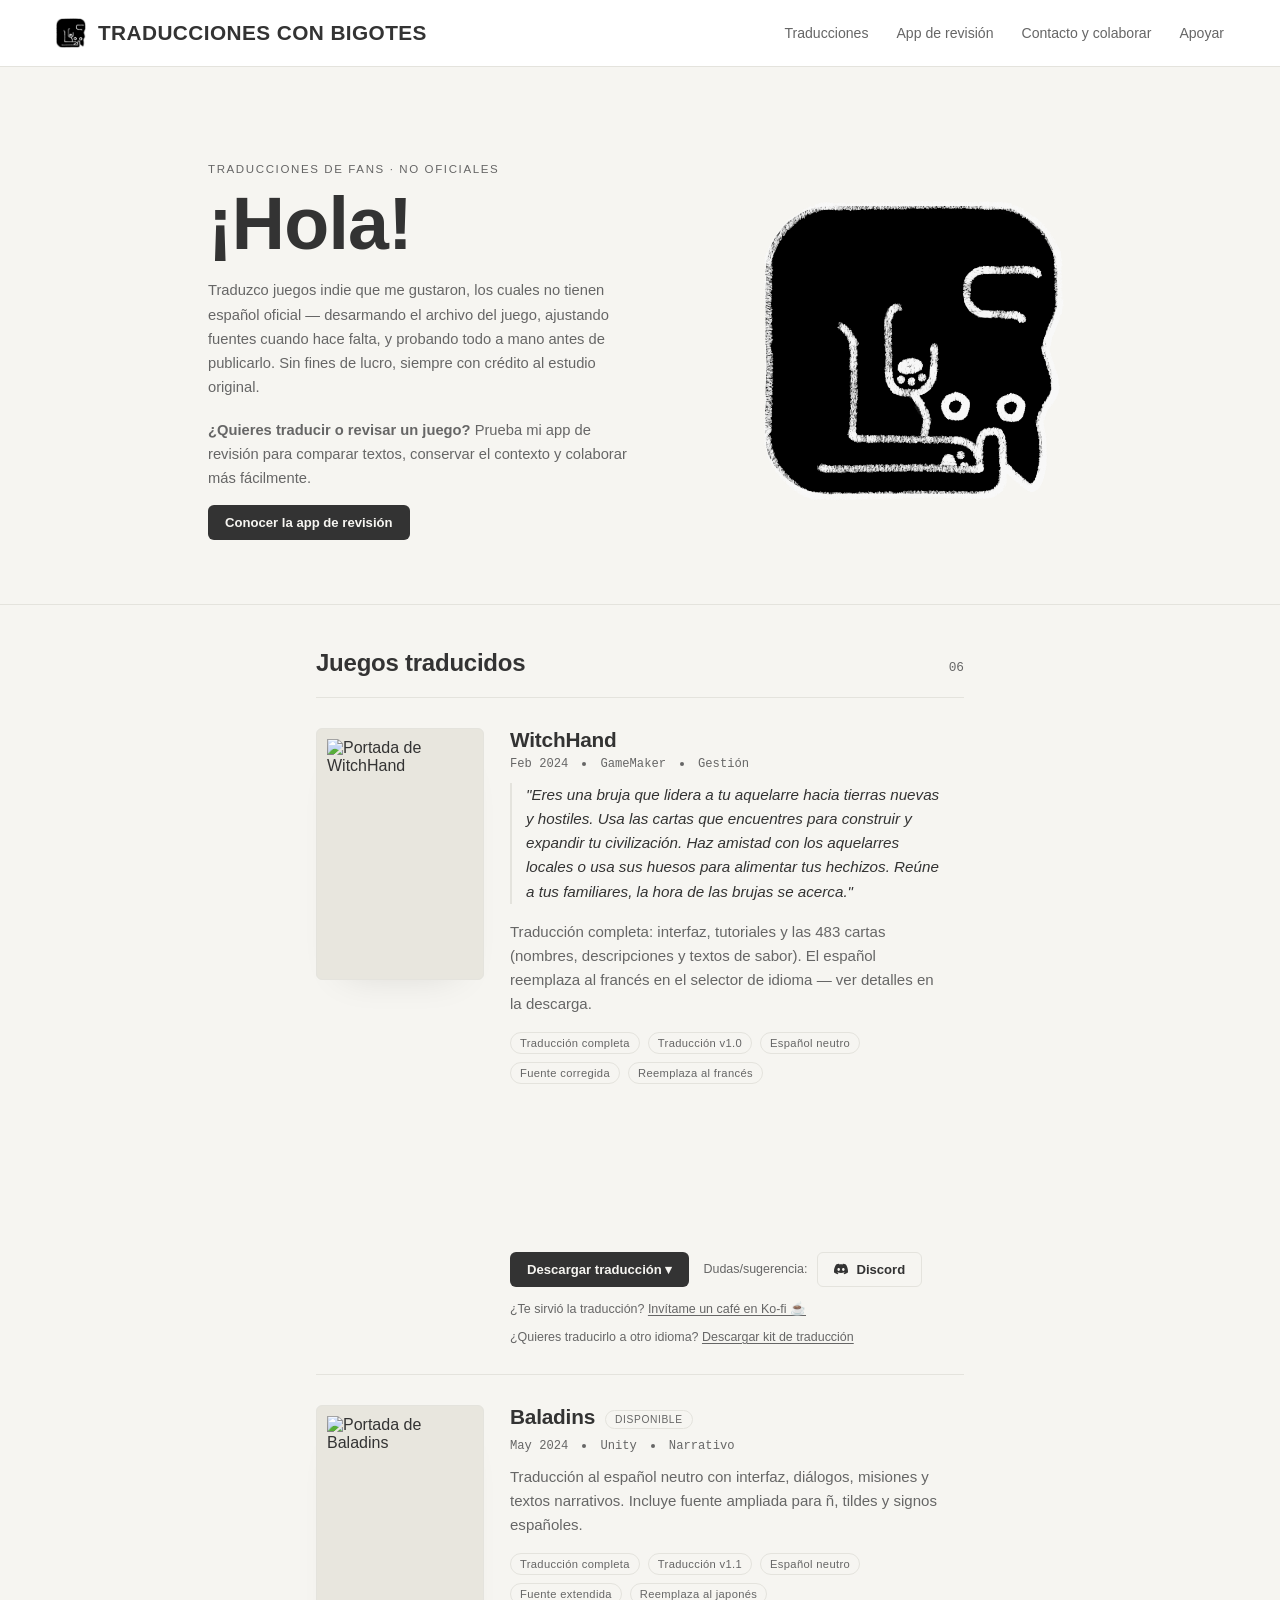
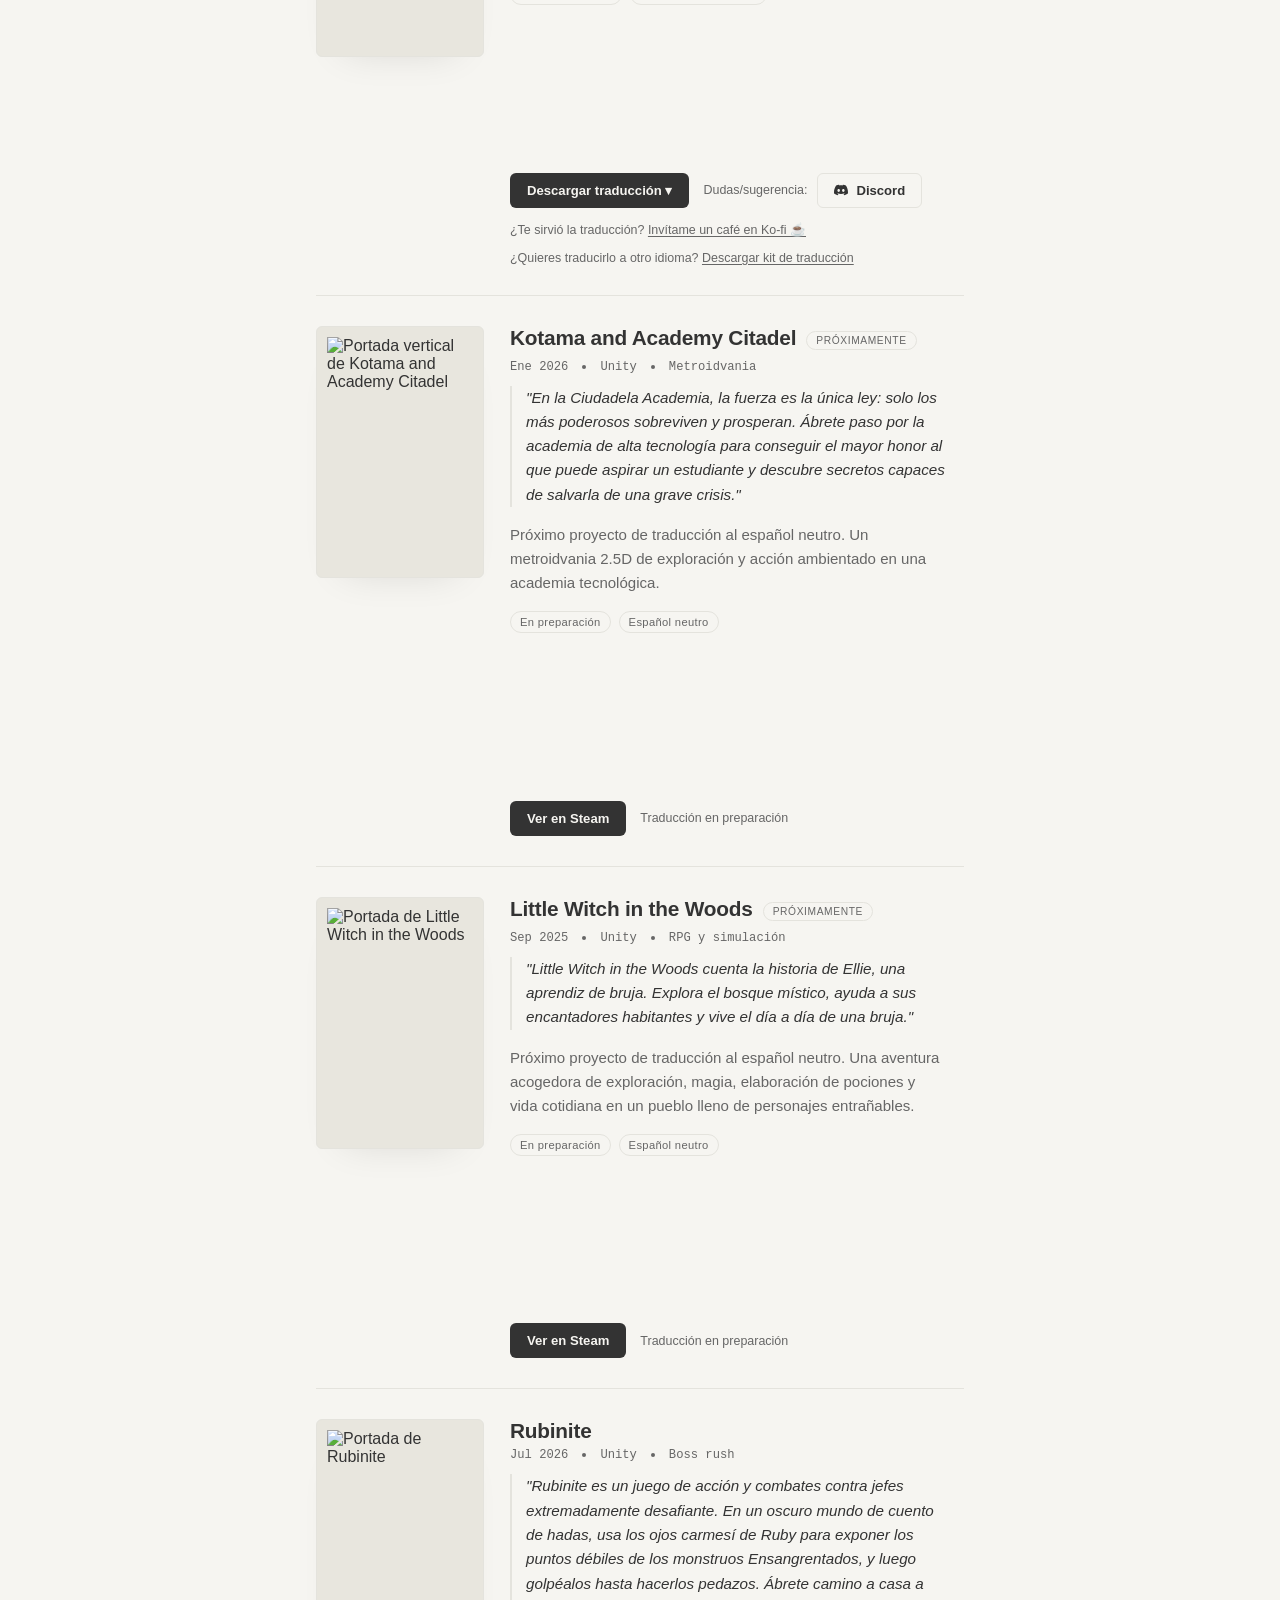
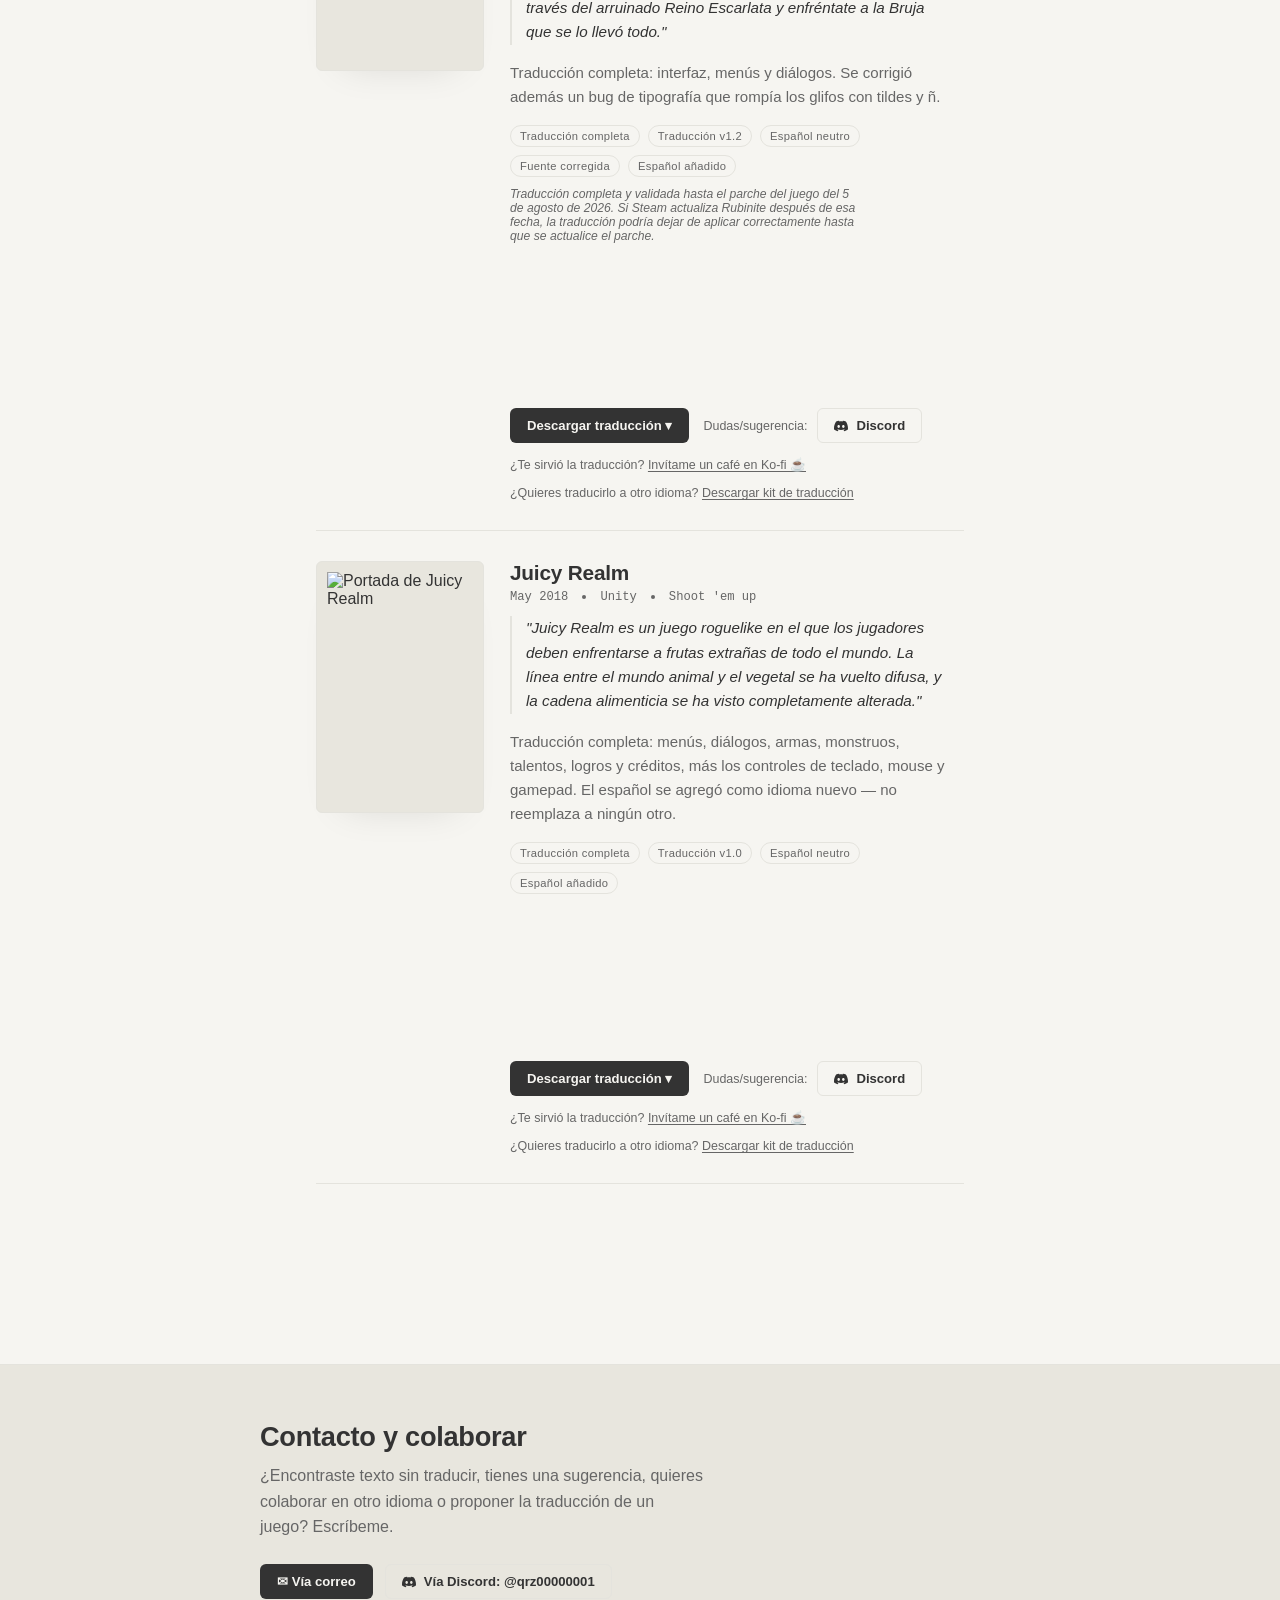
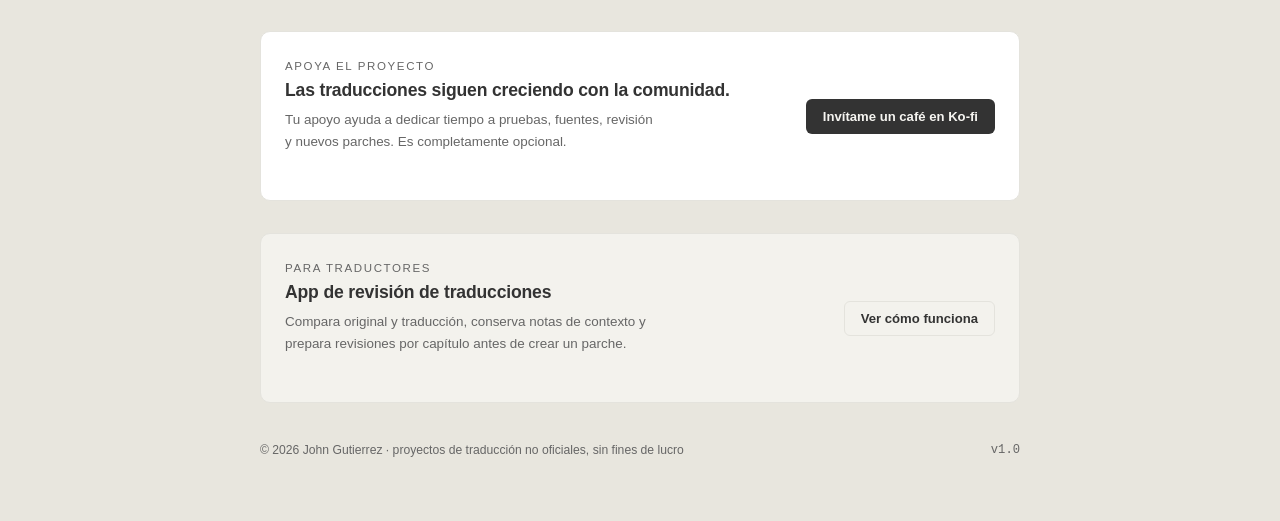
==== commit b15490b9: "Add files via upload" ====
--- a/index.html
+++ b/index.html
@@ -68,7 +68,7 @@
   <section id="juegos">
     <div class="section-head">
       <h2 class="display">Juegos traducidos</h2>
-      <span class="count mono" id="gameCount">05</span>
+      <span class="count mono" id="gameCount">06</span>
     </div>
 
     <article class="game">
@@ -146,7 +146,7 @@
           <div class="dropdown">
             <button class="btn btn-gold dropdown-toggle" type="button" onclick="toggleDropdown(this)">Descargar traducción ▾</button>
             <div class="dropdown-menu">
-              <a href="https://mega.nz/file/T05mzKQB#SFADua4EwMY_mbyxUXXZuF-tkjoMbr9MJwyoabaZThU" target="_blank" rel="noopener">Mega</a>
+              <a href="https://mega.nz/file/ul5E3DbL#S1ONuUfdDQmvmIMtcdpxysOLCSPwOZsJ0O0C-Kr6lpo" target="_blank" rel="noopener">Mega</a>
               <a href="https://www.mediafire.com/file/zg1qer2ew3qp37e/Baladins_ES_v1.1.zip/file" target="_blank" rel="noopener">MediaFire</a>
             </div>
           </div>
@@ -185,6 +185,38 @@
         </div>
         <div class="actions">
           <a class="btn btn-gold" href="https://store.steampowered.com/app/3639650/Kotama_and_Academy_Citadel/" target="_blank" rel="noopener">Ver en Steam</a>
+          <span class="actions-label">Traducción en preparación</span>
+        </div>
+      </div>
+    </article>
+
+    <article class="game status-wraps-mobile">
+      <div class="cover">
+        <img src="https://shared.fastly.steamstatic.com/store_item_assets/steam/apps/1594940/library_600x900.jpg" alt="Portada de Little Witch in the Woods">
+      </div>
+      <div class="game-info">
+        <div class="game-title-row">
+          <h3 class="display">Little Witch in the Woods</h3>
+          <span class="status-pill">Próximamente</span>
+        </div>
+        <div class="game-meta mono">
+          <span>Sep 2025</span>
+          <span class="dot"></span>
+          <span>Unity</span>
+          <span class="dot"></span>
+          <span>RPG y simulación</span>
+        </div>
+        <p class="steam-desc">"Little Witch in the Woods cuenta la historia de Ellie, una aprendiz de bruja. Explora el bosque místico, ayuda a sus encantadores habitantes y vive el día a día de una bruja."</p>
+        <p class="blurb">Próximo proyecto de traducción al español neutro. Una aventura acogedora de exploración, magia, elaboración de pociones y vida cotidiana en un pueblo lleno de personajes entrañables.</p>
+        <div class="tags">
+          <span class="tag">En preparación</span>
+          <span class="tag">Español neutro</span>
+        </div>
+        <div class="steam-widget">
+          <iframe src="https://store.steampowered.com/widget/1594940/" width="646" height="190" frameborder="0" scrolling="no" loading="lazy" title="Little Witch in the Woods en Steam"></iframe>
+        </div>
+        <div class="actions">
+          <a class="btn btn-gold" href="https://store.steampowered.com/app/1594940/Little_Witch_in_the_Woods/" target="_blank" rel="noopener">Ver en Steam</a>
           <span class="actions-label">Traducción en preparación</span>
         </div>
       </div>
--- a/styles.css
+++ b/styles.css
@@ -383,15 +383,16 @@
 .support-panel p,
 .translator-panel p{ margin:0; font-size:.84rem; }
 .app-page{ max-width:900px; }
-.app-hero{ max-width:700px; }
+.app-hero{ max-width:700px; padding:40px 0; }
 .app-section{ padding:34px 0; border-bottom:1px solid var(--line); }
 .workflow-list{ display:grid; grid-template-columns:repeat(2,minmax(0,1fr)); gap:14px; margin:0; padding:0; list-style:none; }
 .workflow-list li{ border:1px solid var(--line); border-radius:8px; padding:18px; background:var(--ink-soft); }
 .workflow-list strong{ display:block; margin-bottom:6px; }
 .workflow-list span,.muted{ color:var(--paper-dim); line-height:1.55; font-size:.88rem; }
-.media-placeholders{ display:grid; grid-template-columns:repeat(3,minmax(0,1fr)); gap:16px; }
+.media-placeholders{ display:grid; grid-template-columns:1fr; gap:26px; }
 .media-placeholder{ margin:0; }
-.media-placeholder > div{ min-height:190px; display:grid; place-items:center; text-align:center; border:1px dashed var(--paper-dim); border-radius:8px; color:var(--paper-dim); font-size:.8rem; letter-spacing:.08em; background:var(--contact-bg); }
+.media-placeholder a{ display:block; border-radius:8px; overflow:hidden; border:1px solid var(--line); background:#1d1f21; box-shadow:var(--shadow); }
+.media-placeholder img{ display:block; width:100%; height:auto; }
 .media-placeholder figcaption{ margin-top:8px; color:var(--paper-dim); font-size:.74rem; line-height:1.4; }
 .app-csv pre{ overflow:auto; padding:14px; background:var(--paper); color:var(--ink); border-radius:8px; font-size:.8rem; }
 
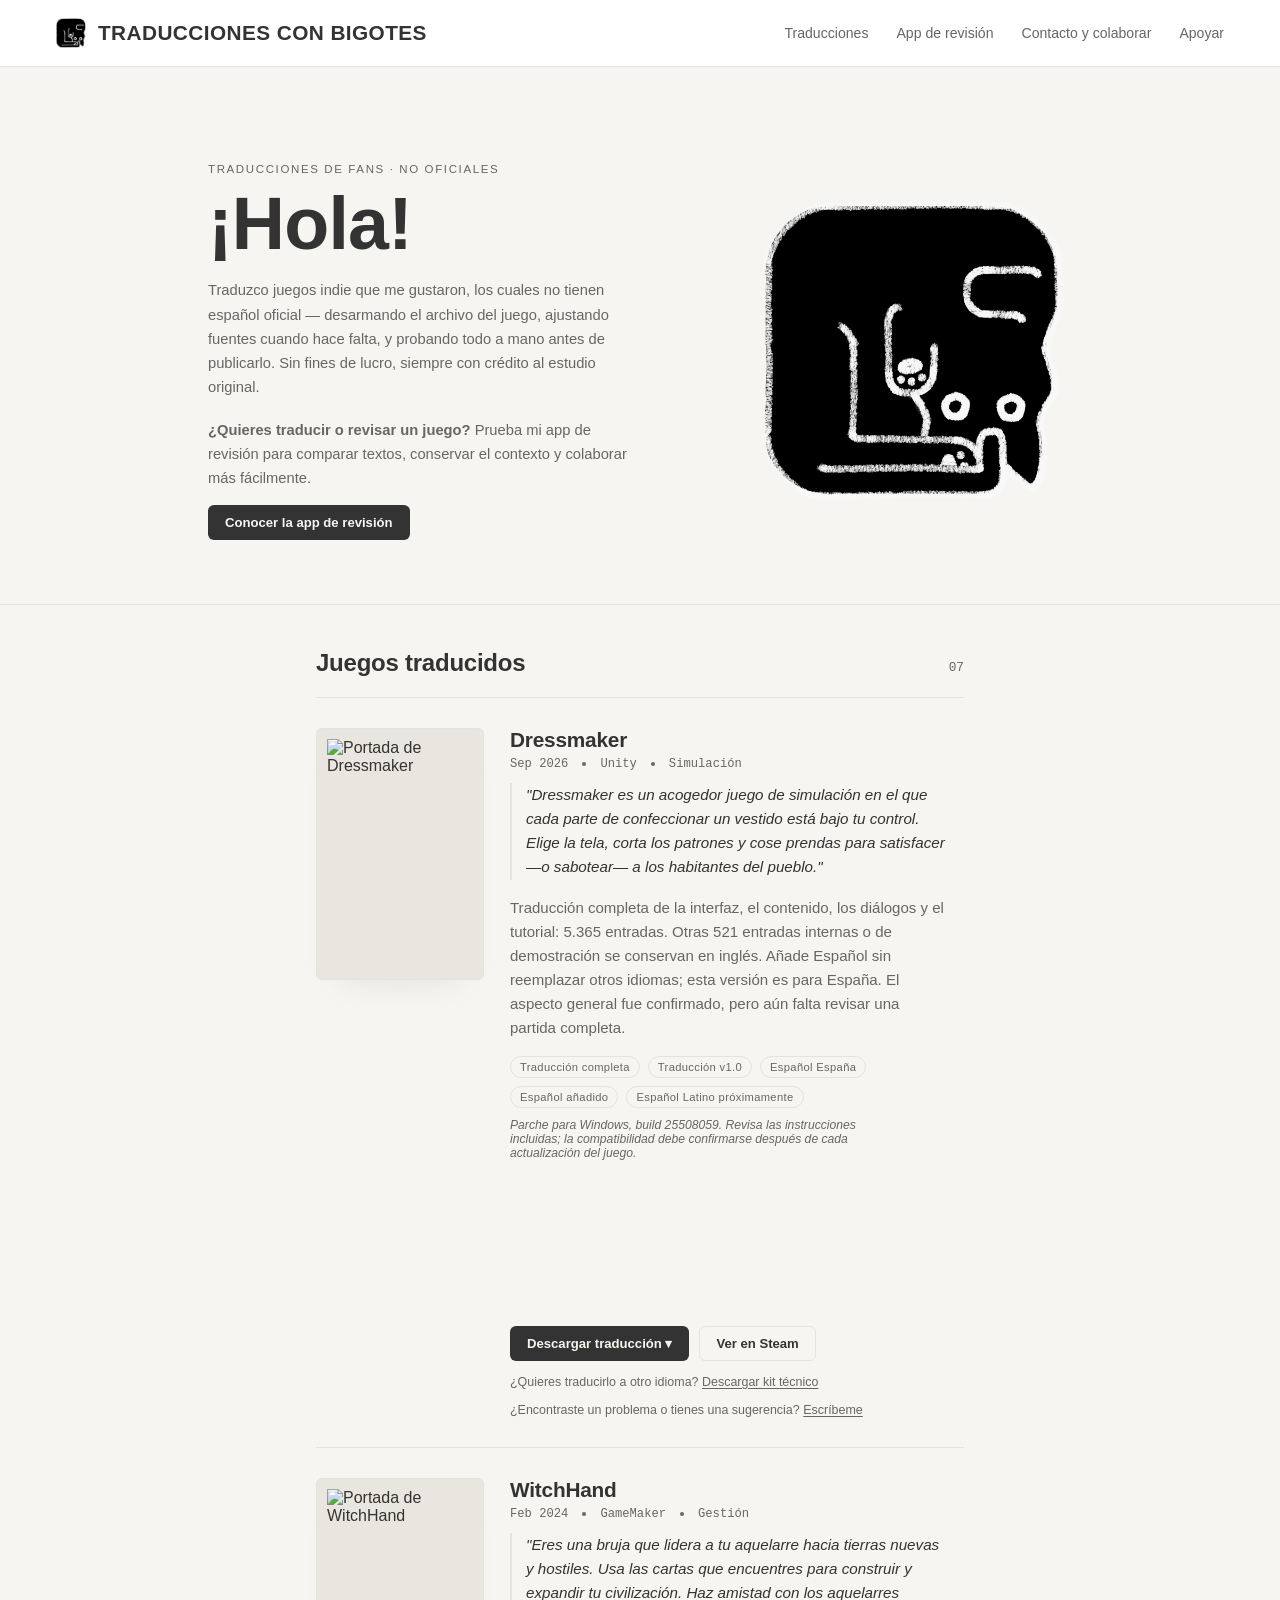
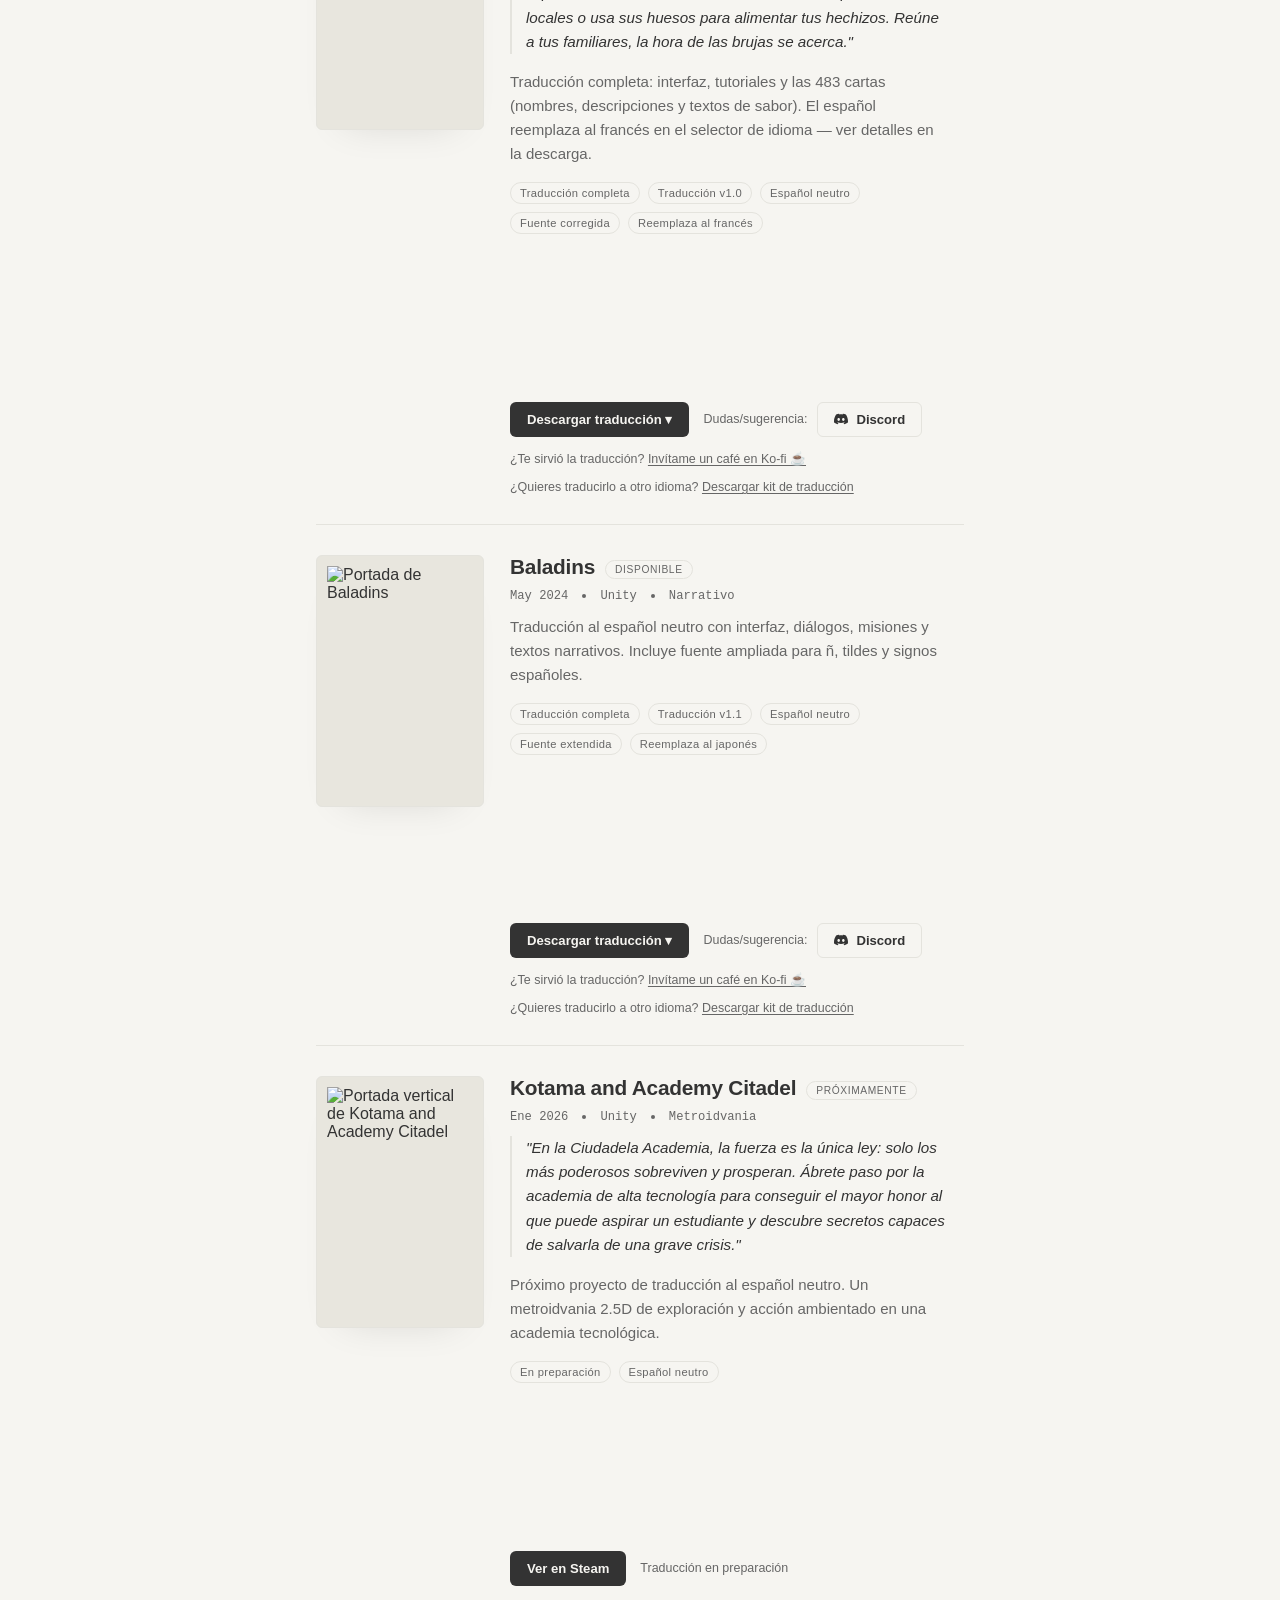
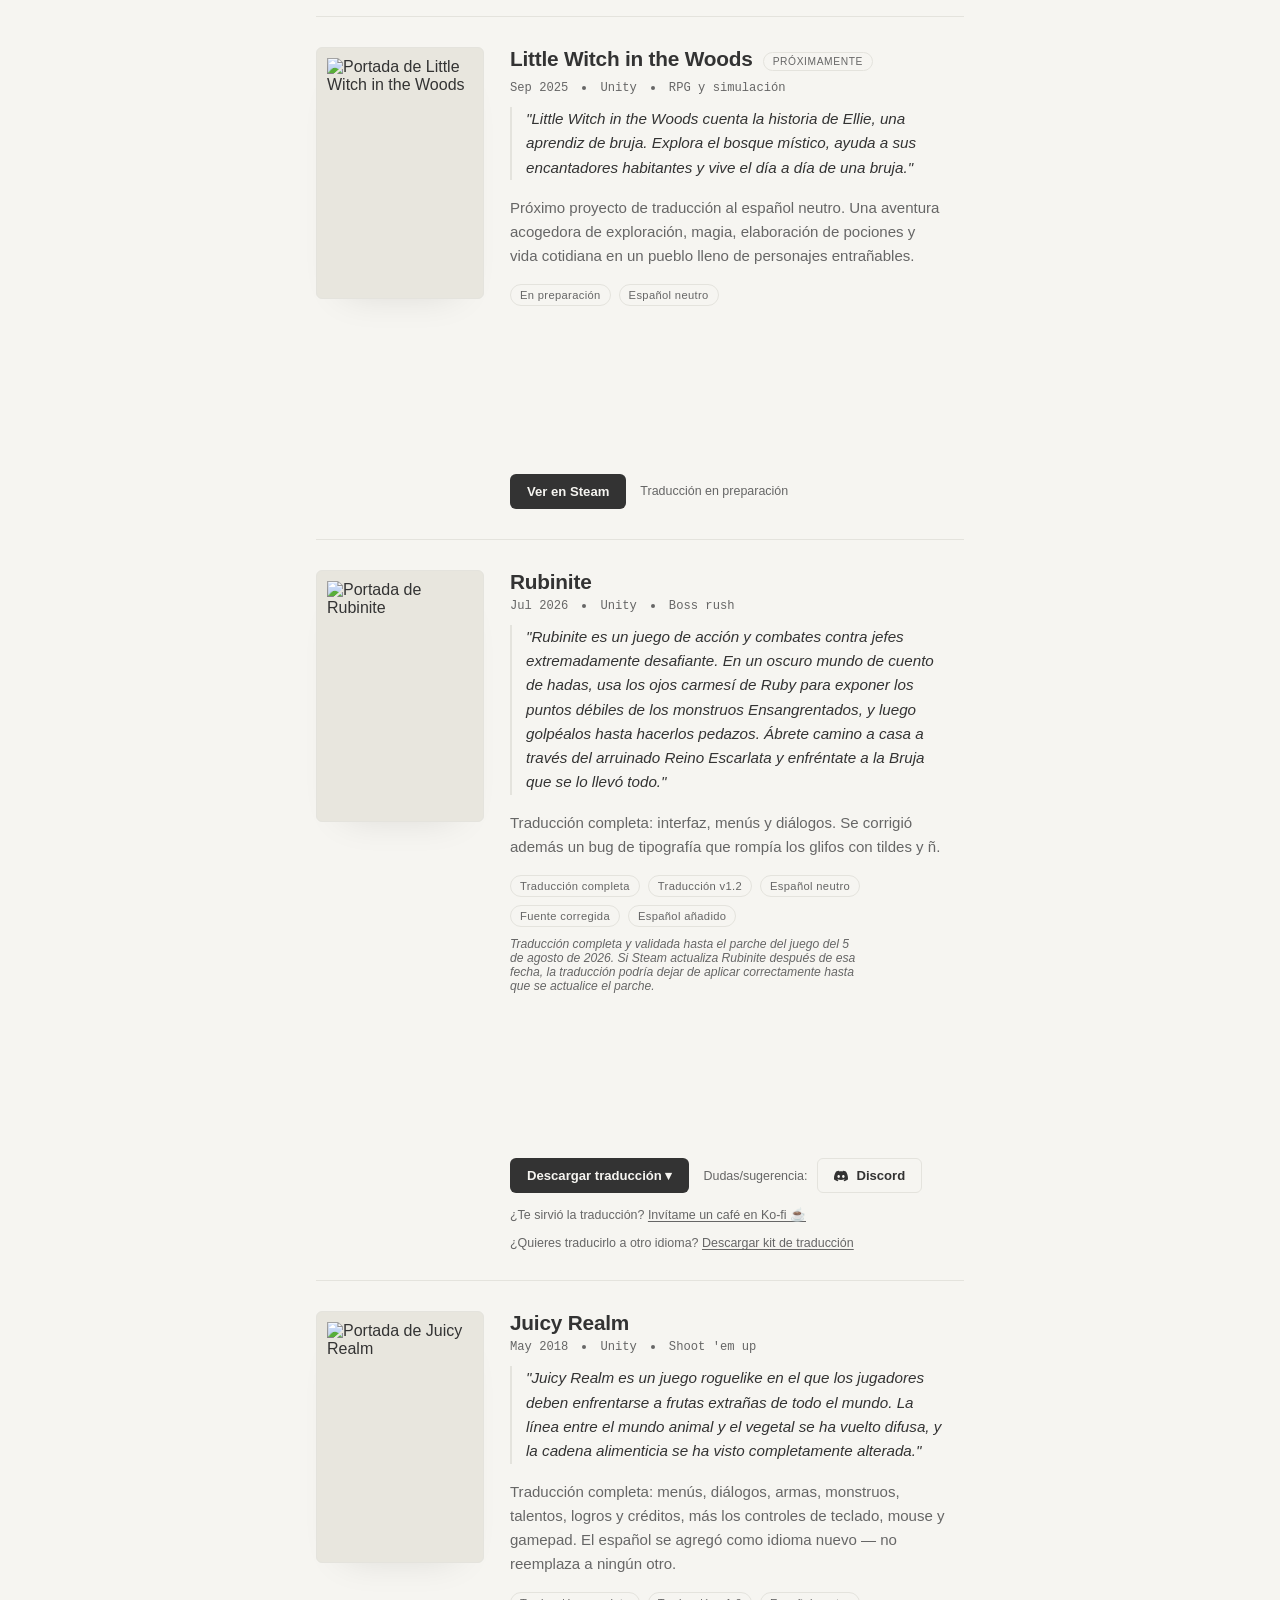
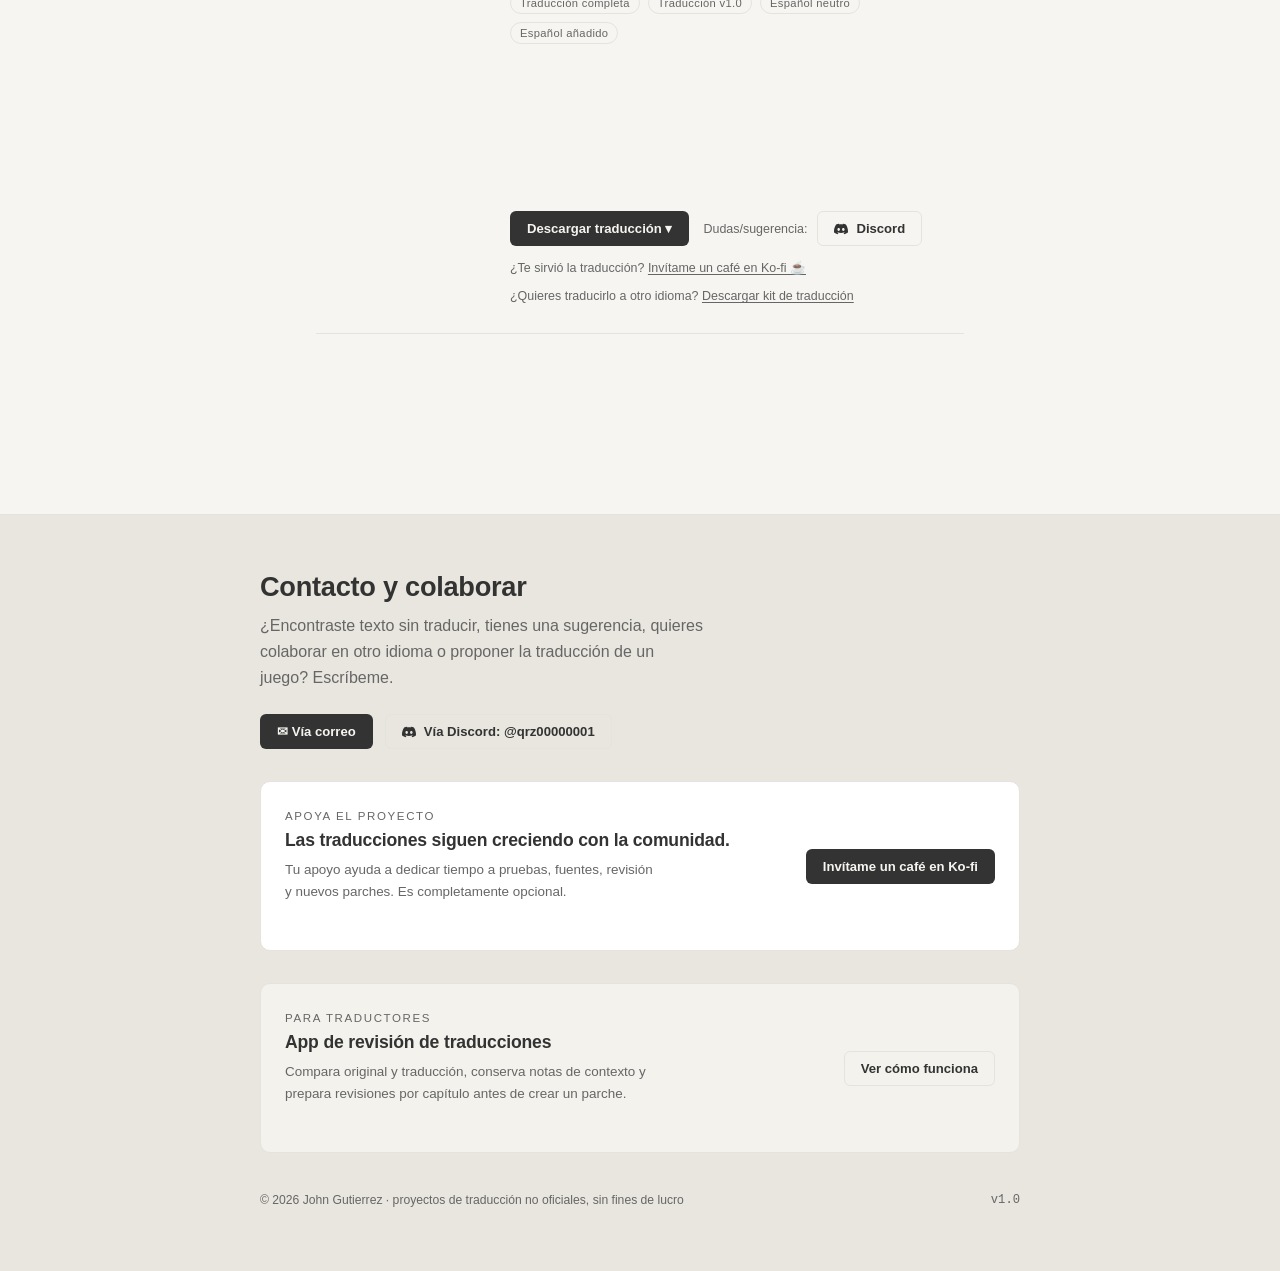
==== commit 3166c3b3: "Add files via upload" ====
--- a/index.html
+++ b/index.html
@@ -68,8 +68,49 @@
   <section id="juegos">
     <div class="section-head">
       <h2 class="display">Juegos traducidos</h2>
-      <span class="count mono" id="gameCount">06</span>
-    </div>
+        <span class="count mono" id="gameCount">07</span>
+    </div>
+
+    <article class="game">
+      <div class="cover">
+        <img src="https://shared.fastly.steamstatic.com/store_item_assets/steam/apps/4019220/library_600x900.jpg" alt="Portada de Dressmaker">
+      </div>
+      <div class="game-info">
+        <h3 class="display">Dressmaker</h3>
+        <div class="game-meta mono">
+          <span>Sep 2026</span>
+          <span class="dot"></span>
+          <span>Unity</span>
+          <span class="dot"></span>
+          <span>Simulación</span>
+        </div>
+        <p class="steam-desc">"Dressmaker es un acogedor juego de simulación en el que cada parte de confeccionar un vestido está bajo tu control. Elige la tela, corta los patrones y cose prendas para satisfacer —o sabotear— a los habitantes del pueblo."</p>
+        <p class="blurb">Traducción completa de la interfaz, el contenido, los diálogos y el tutorial: 5.365 entradas. Otras 521 entradas internas o de demostración se conservan en inglés. Añade Español sin reemplazar otros idiomas; esta versión es para España. El aspecto general fue confirmado, pero aún falta revisar una partida completa.</p>
+        <div class="tags">
+          <span class="tag">Traducción completa</span>
+          <span class="tag">Traducción v1.0</span>
+          <span class="tag">Español España</span>
+          <span class="tag">Español añadido</span>
+          <span class="tag">Español Latino próximamente</span>
+        </div>
+        <p class="patch-note">Parche para Windows, build 25508059. Revisa las instrucciones incluidas; la compatibilidad debe confirmarse después de cada actualización del juego.</p>
+        <div class="steam-widget">
+          <iframe src="https://store.steampowered.com/widget/4019220/" width="646" height="190" frameborder="0" scrolling="no" loading="lazy" title="Dressmaker en Steam"></iframe>
+        </div>
+        <div class="actions">
+          <div class="dropdown">
+            <button class="btn btn-gold dropdown-toggle" type="button" onclick="toggleDropdown(this)">Descargar traducción ▾</button>
+            <div class="dropdown-menu">
+              <a href="https://mega.nz/file/qopw0AjL#dv6pJEv-Qh-OO_OEmC0Fz8N3dxs1kX2vVgdRVrFGh1g" target="_blank" rel="noopener">Mega</a>
+              <a href="https://www.mediafire.com/file/2z4r6v5qpmxbnoz/Dressmaker_ES_v1.0.zip/file" target="_blank" rel="noopener">MediaFire</a>
+            </div>
+          </div>
+          <a class="btn btn-ghost" href="https://store.steampowered.com/app/4019220/Dressmaker/" target="_blank" rel="noopener">Ver en Steam</a>
+        </div>
+        <p class="support-line">¿Quieres traducirlo a otro idioma? <a class="link-btn" href="https://mega.nz/file/npojXQjB#HfRXEadEk4i3QvLvzCtJbVakk_Eae1HGjZdEYClmFBk" target="_blank" rel="noopener">Descargar kit técnico</a></p>
+        <p class="support-line">¿Encontraste un problema o tienes una sugerencia? <a class="link-btn" href="mailto:johngutierrezmoreno@gmail.com?subject=Sugerencia%20para%20Dressmaker%20ES">Escríbeme</a></p>
+      </div>
+    </article>
 
     <article class="game">
       <div class="cover">
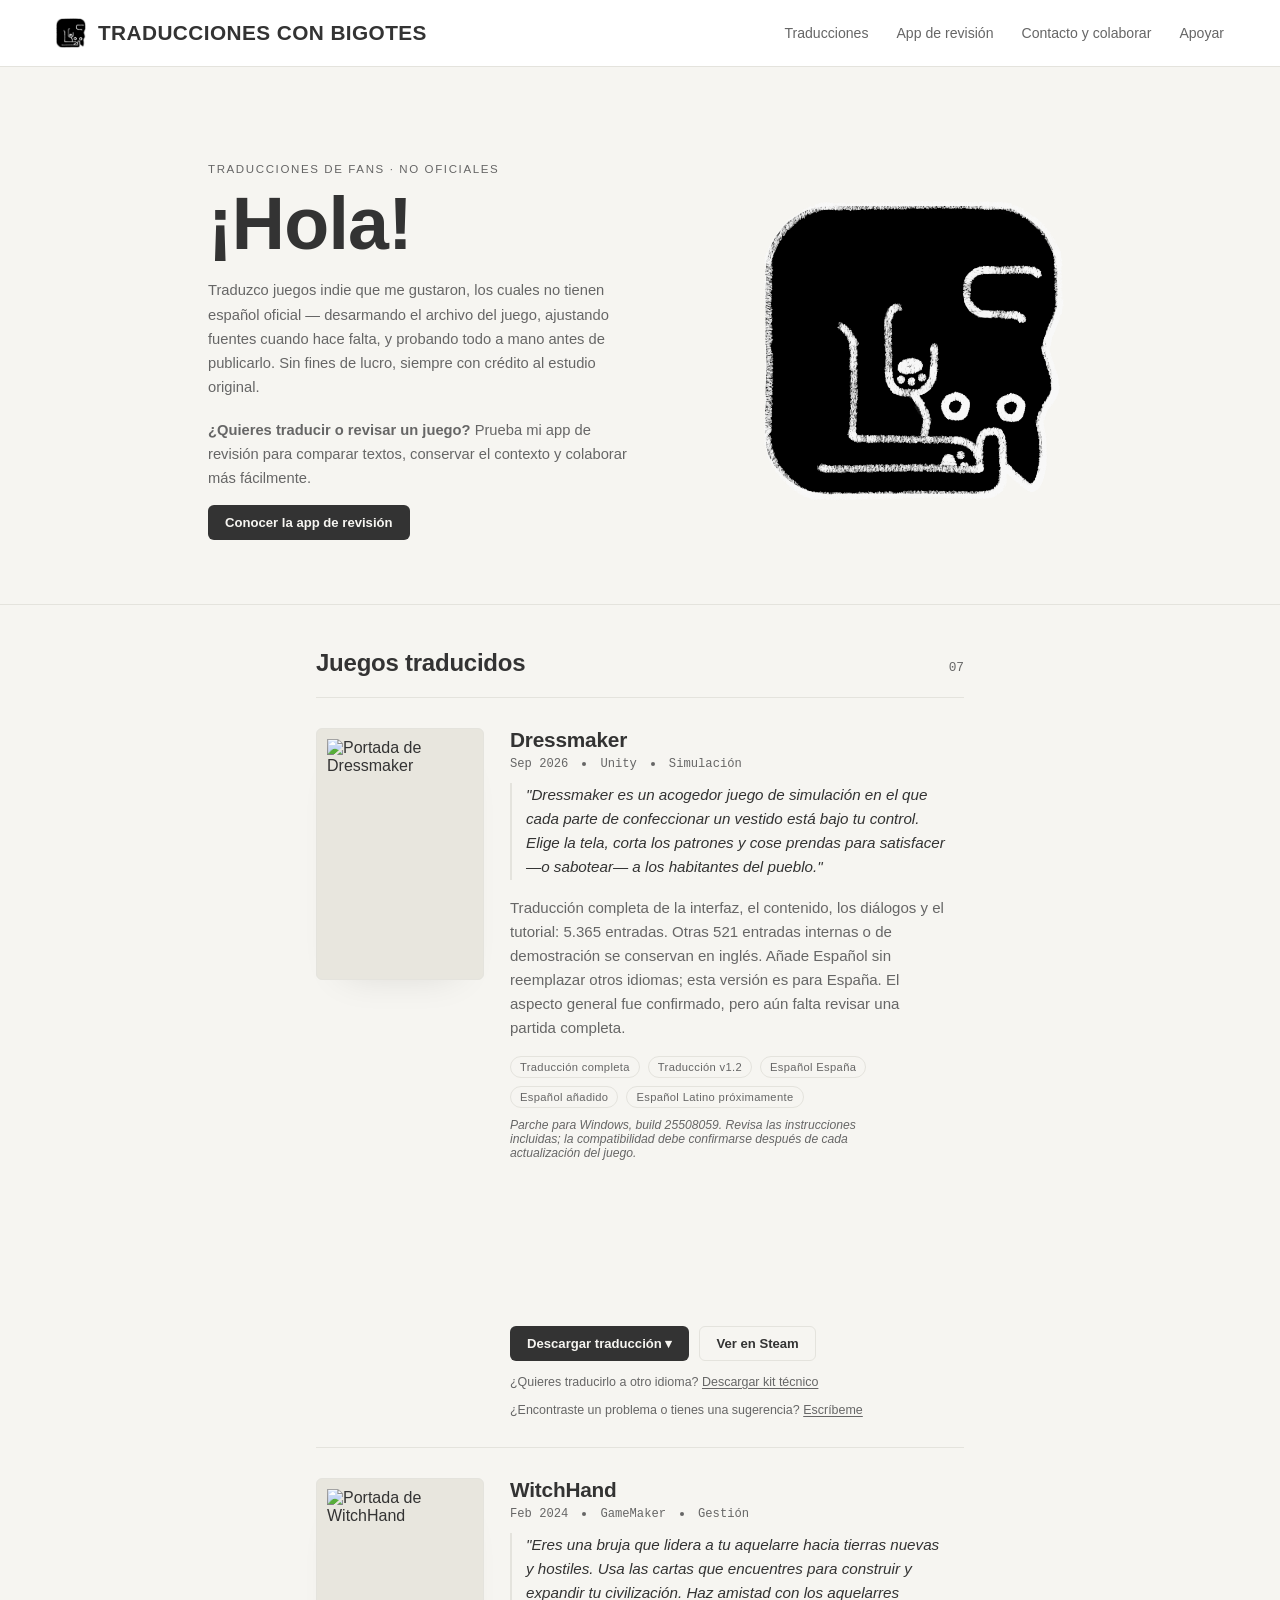
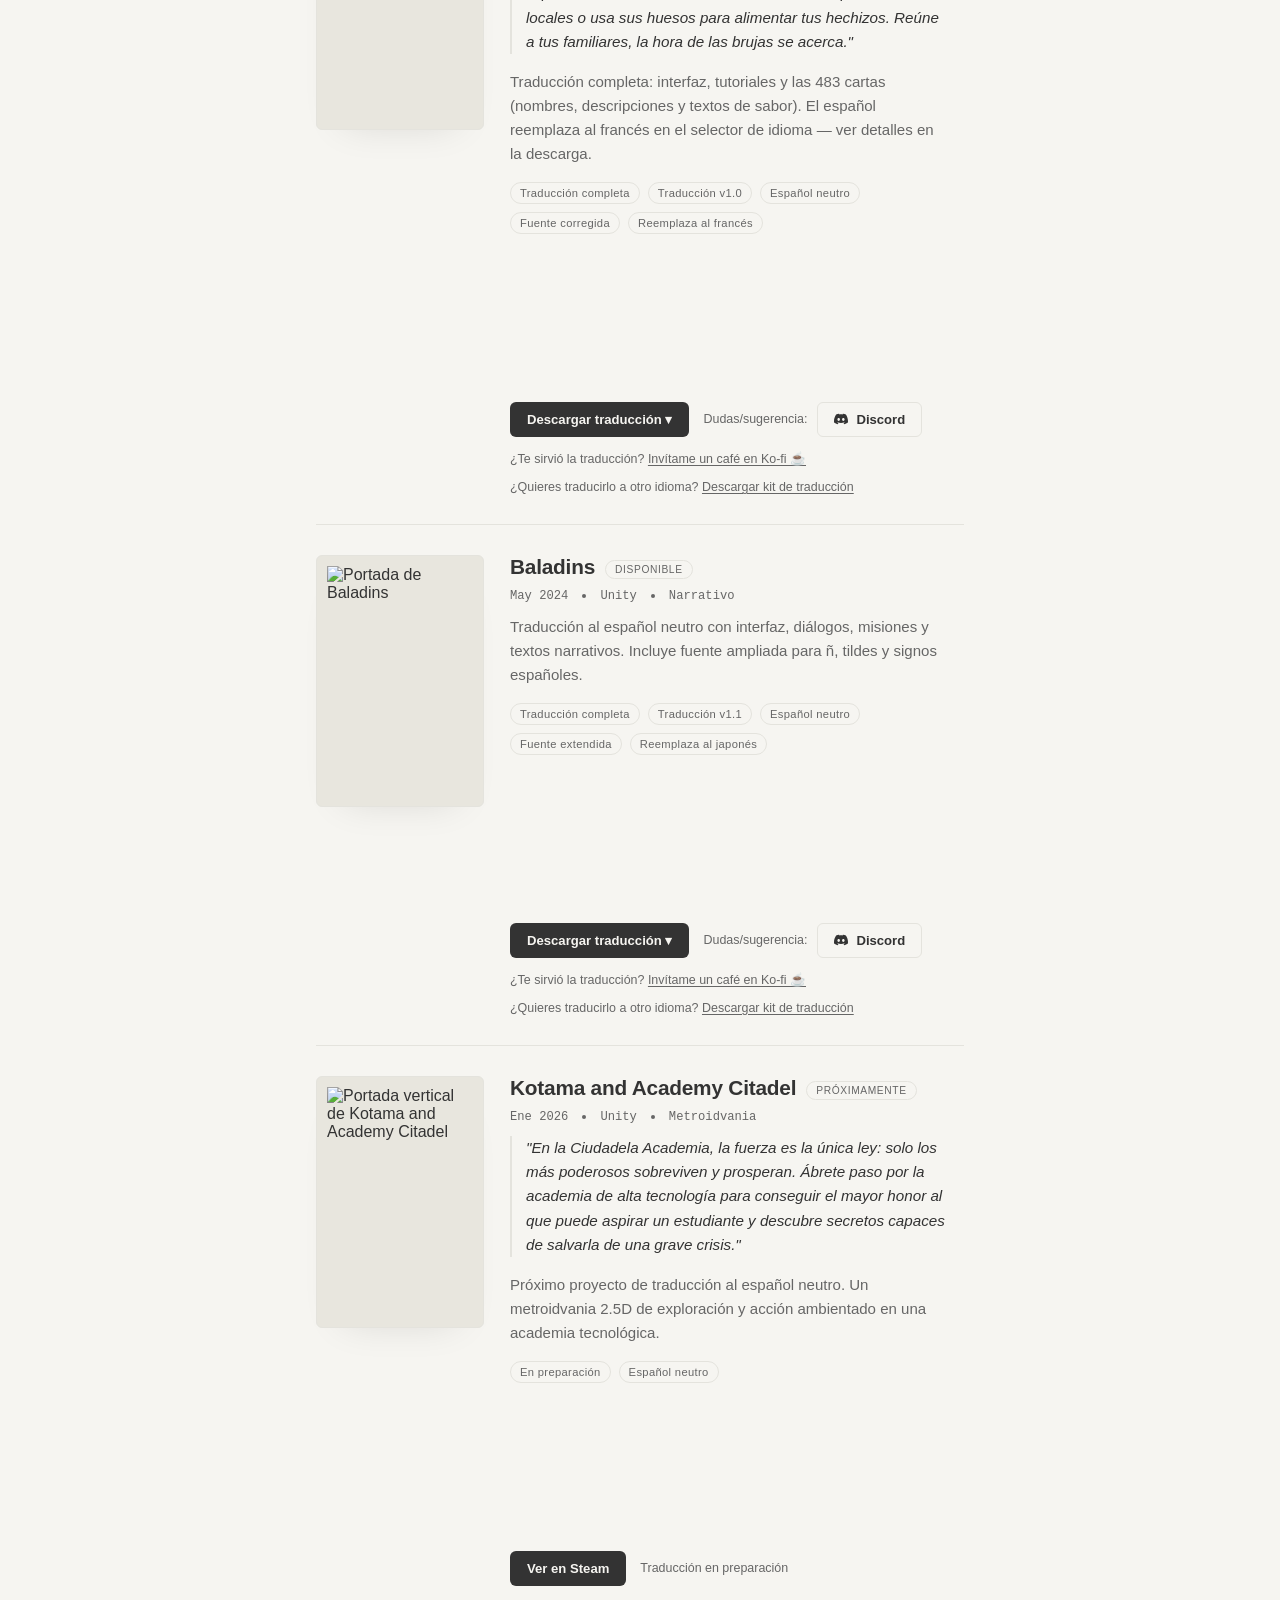
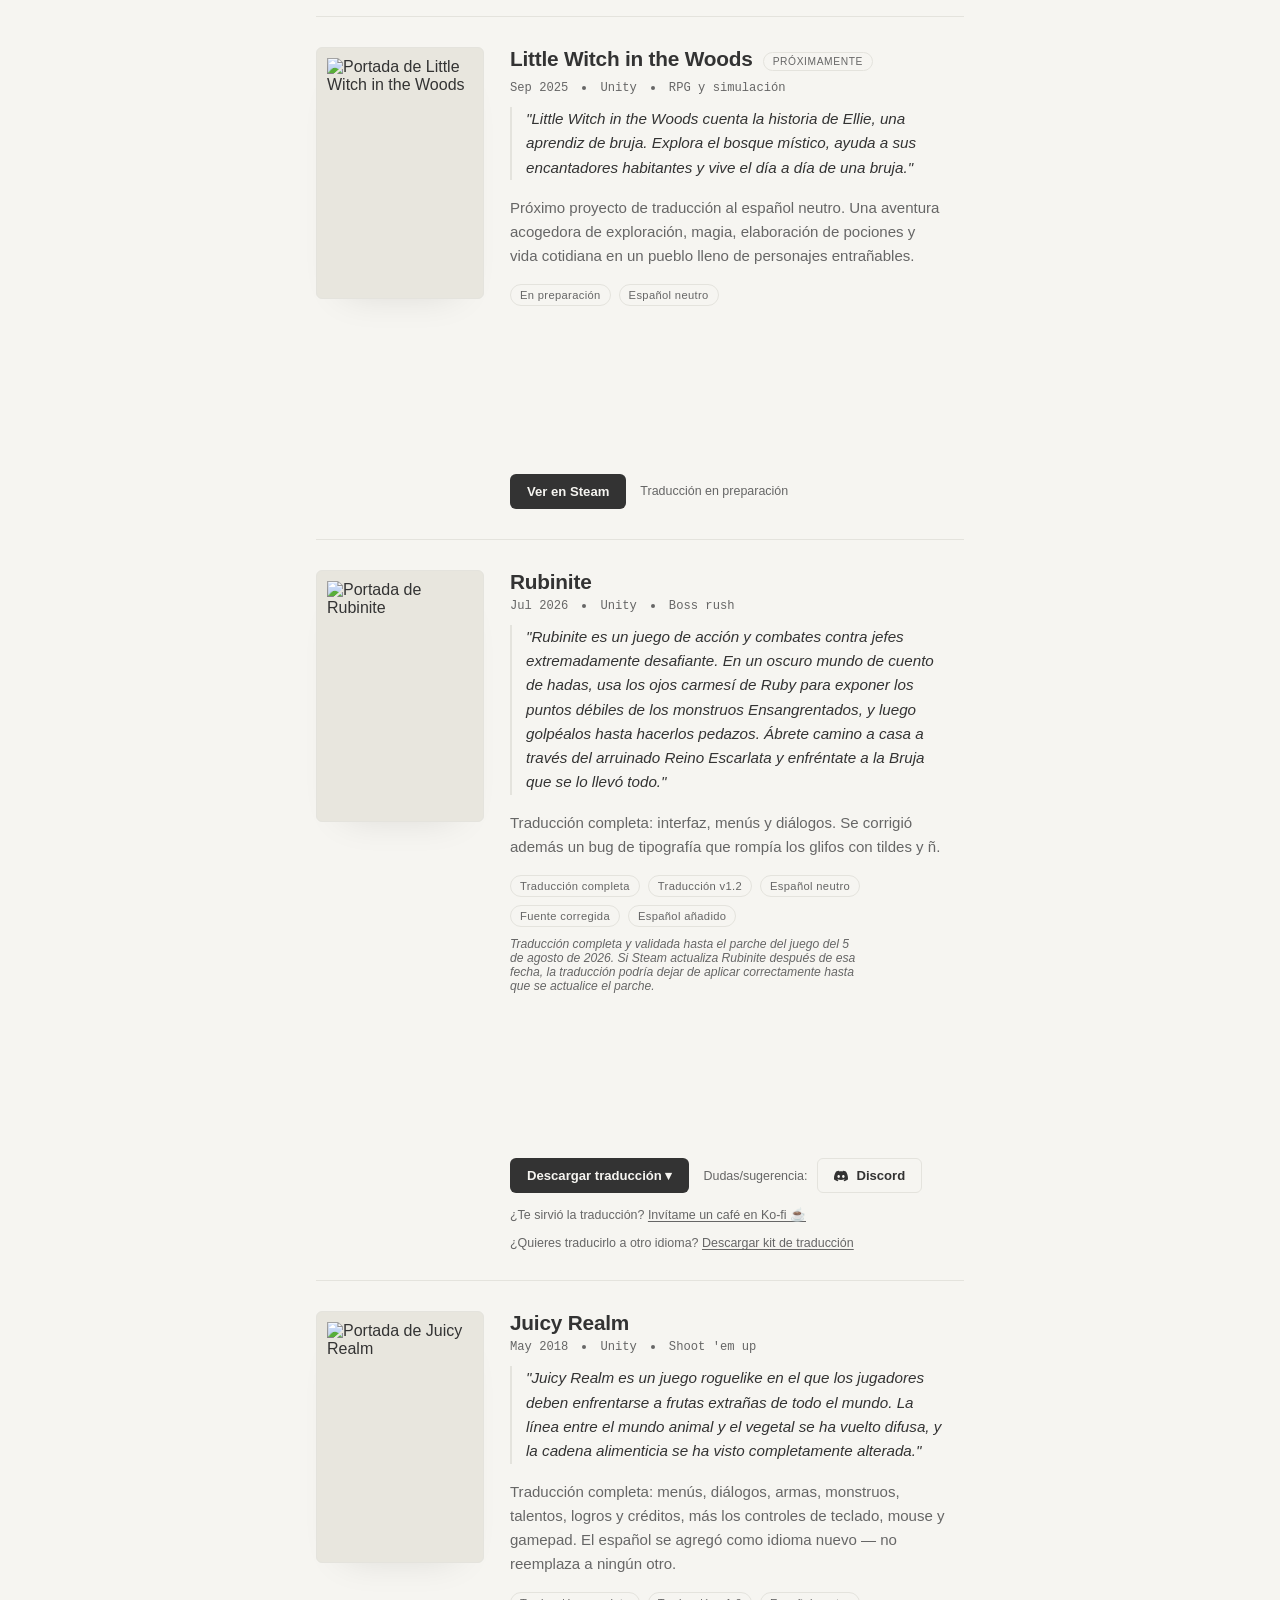
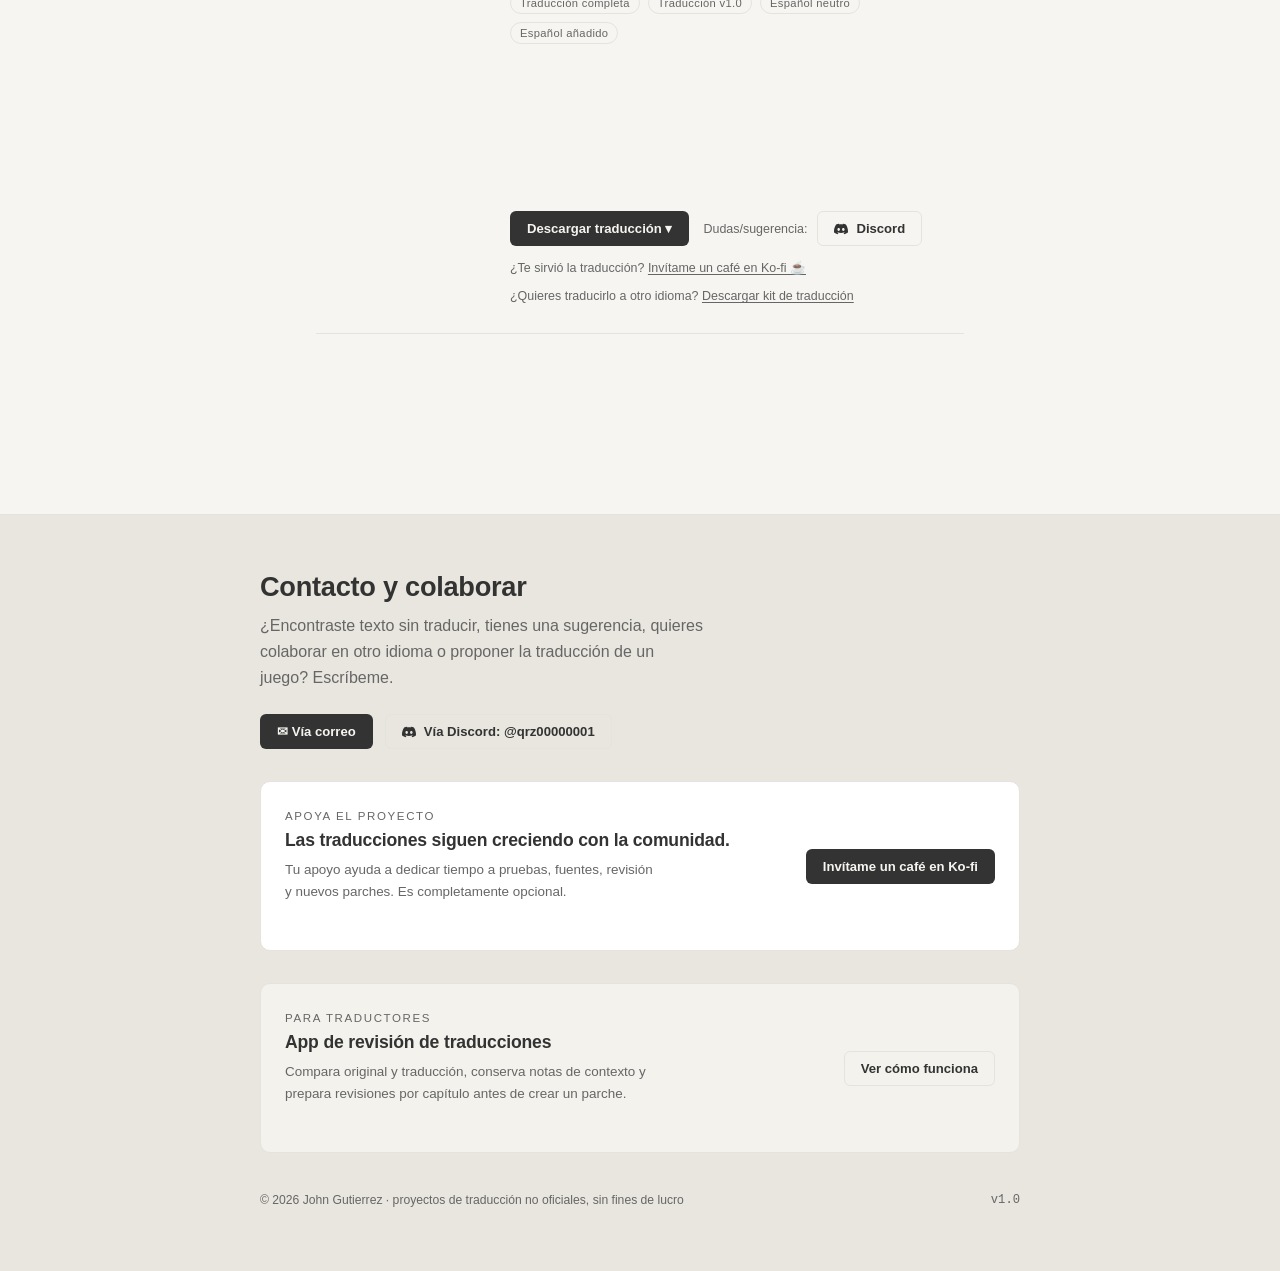
==== commit e64e4d8c: "Add files via upload" ====
--- a/index.html
+++ b/index.html
@@ -73,7 +73,7 @@
 
     <article class="game">
       <div class="cover">
-        <img src="https://shared.fastly.steamstatic.com/store_item_assets/steam/apps/4019220/library_600x900.jpg" alt="Portada de Dressmaker">
+        <img src="https://shared.fastly.steamstatic.com/store_item_assets/steam/apps/4019220/6182ce74d95456b557ef361a78866173dc157b58/library_capsule_2x.jpg" alt="Portada de Dressmaker">
       </div>
       <div class="game-info">
         <h3 class="display">Dressmaker</h3>
@@ -88,7 +88,7 @@
         <p class="blurb">Traducción completa de la interfaz, el contenido, los diálogos y el tutorial: 5.365 entradas. Otras 521 entradas internas o de demostración se conservan en inglés. Añade Español sin reemplazar otros idiomas; esta versión es para España. El aspecto general fue confirmado, pero aún falta revisar una partida completa.</p>
         <div class="tags">
           <span class="tag">Traducción completa</span>
-          <span class="tag">Traducción v1.0</span>
+          <span class="tag">Traducción v1.2</span>
           <span class="tag">Español España</span>
           <span class="tag">Español añadido</span>
           <span class="tag">Español Latino próximamente</span>
@@ -101,8 +101,8 @@
           <div class="dropdown">
             <button class="btn btn-gold dropdown-toggle" type="button" onclick="toggleDropdown(this)">Descargar traducción ▾</button>
             <div class="dropdown-menu">
-              <a href="https://mega.nz/file/qopw0AjL#dv6pJEv-Qh-OO_OEmC0Fz8N3dxs1kX2vVgdRVrFGh1g" target="_blank" rel="noopener">Mega</a>
-              <a href="https://www.mediafire.com/file/2z4r6v5qpmxbnoz/Dressmaker_ES_v1.0.zip/file" target="_blank" rel="noopener">MediaFire</a>
+              <a href="https://mega.nz/file/joBhUQoa#TRNBCF7BJL4neppX2H3Gmv48-F66Npm_1Qyg49XsA68" target="_blank" rel="noopener">Mega</a>
+              <a href="https://www.mediafire.com/file/g4kfbdl8d9l149n/Dressmaker_ES_v1.2.zip/file" target="_blank" rel="noopener">MediaFire</a>
             </div>
           </div>
           <a class="btn btn-ghost" href="https://store.steampowered.com/app/4019220/Dressmaker/" target="_blank" rel="noopener">Ver en Steam</a>
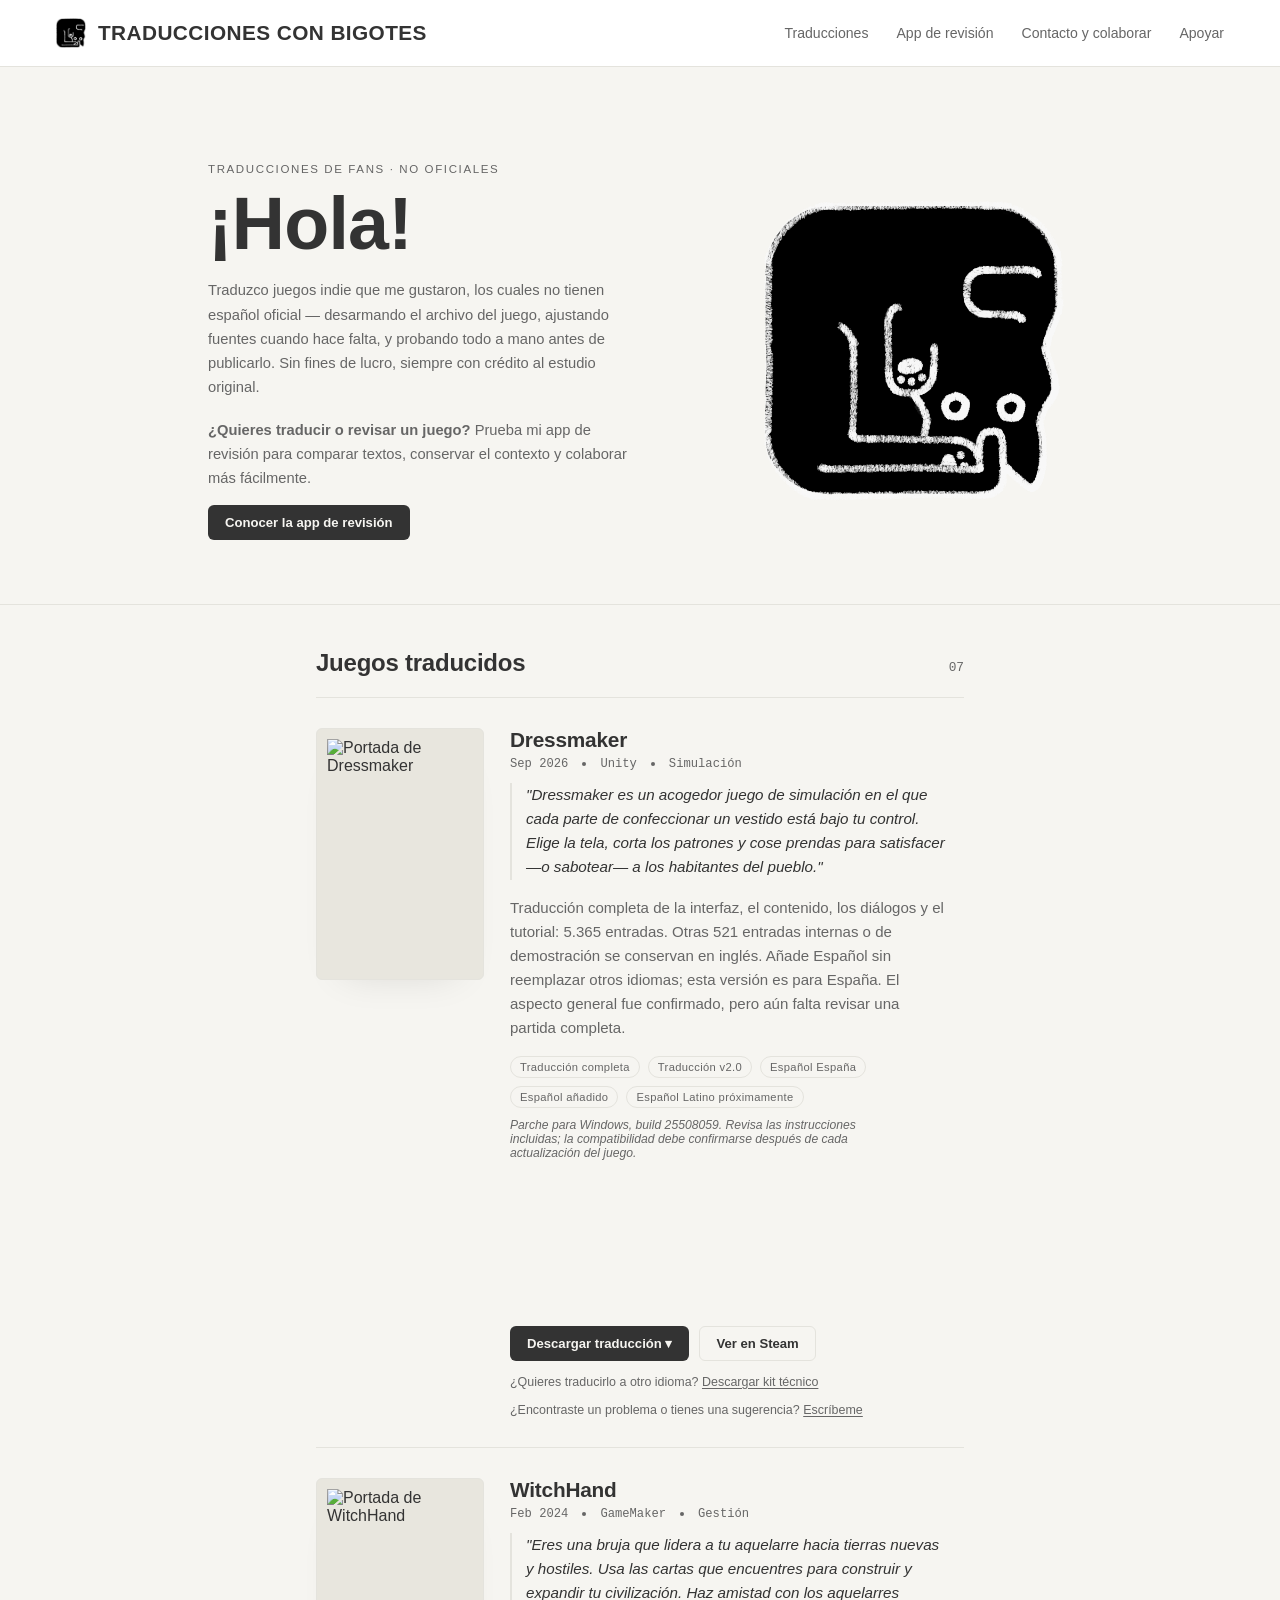
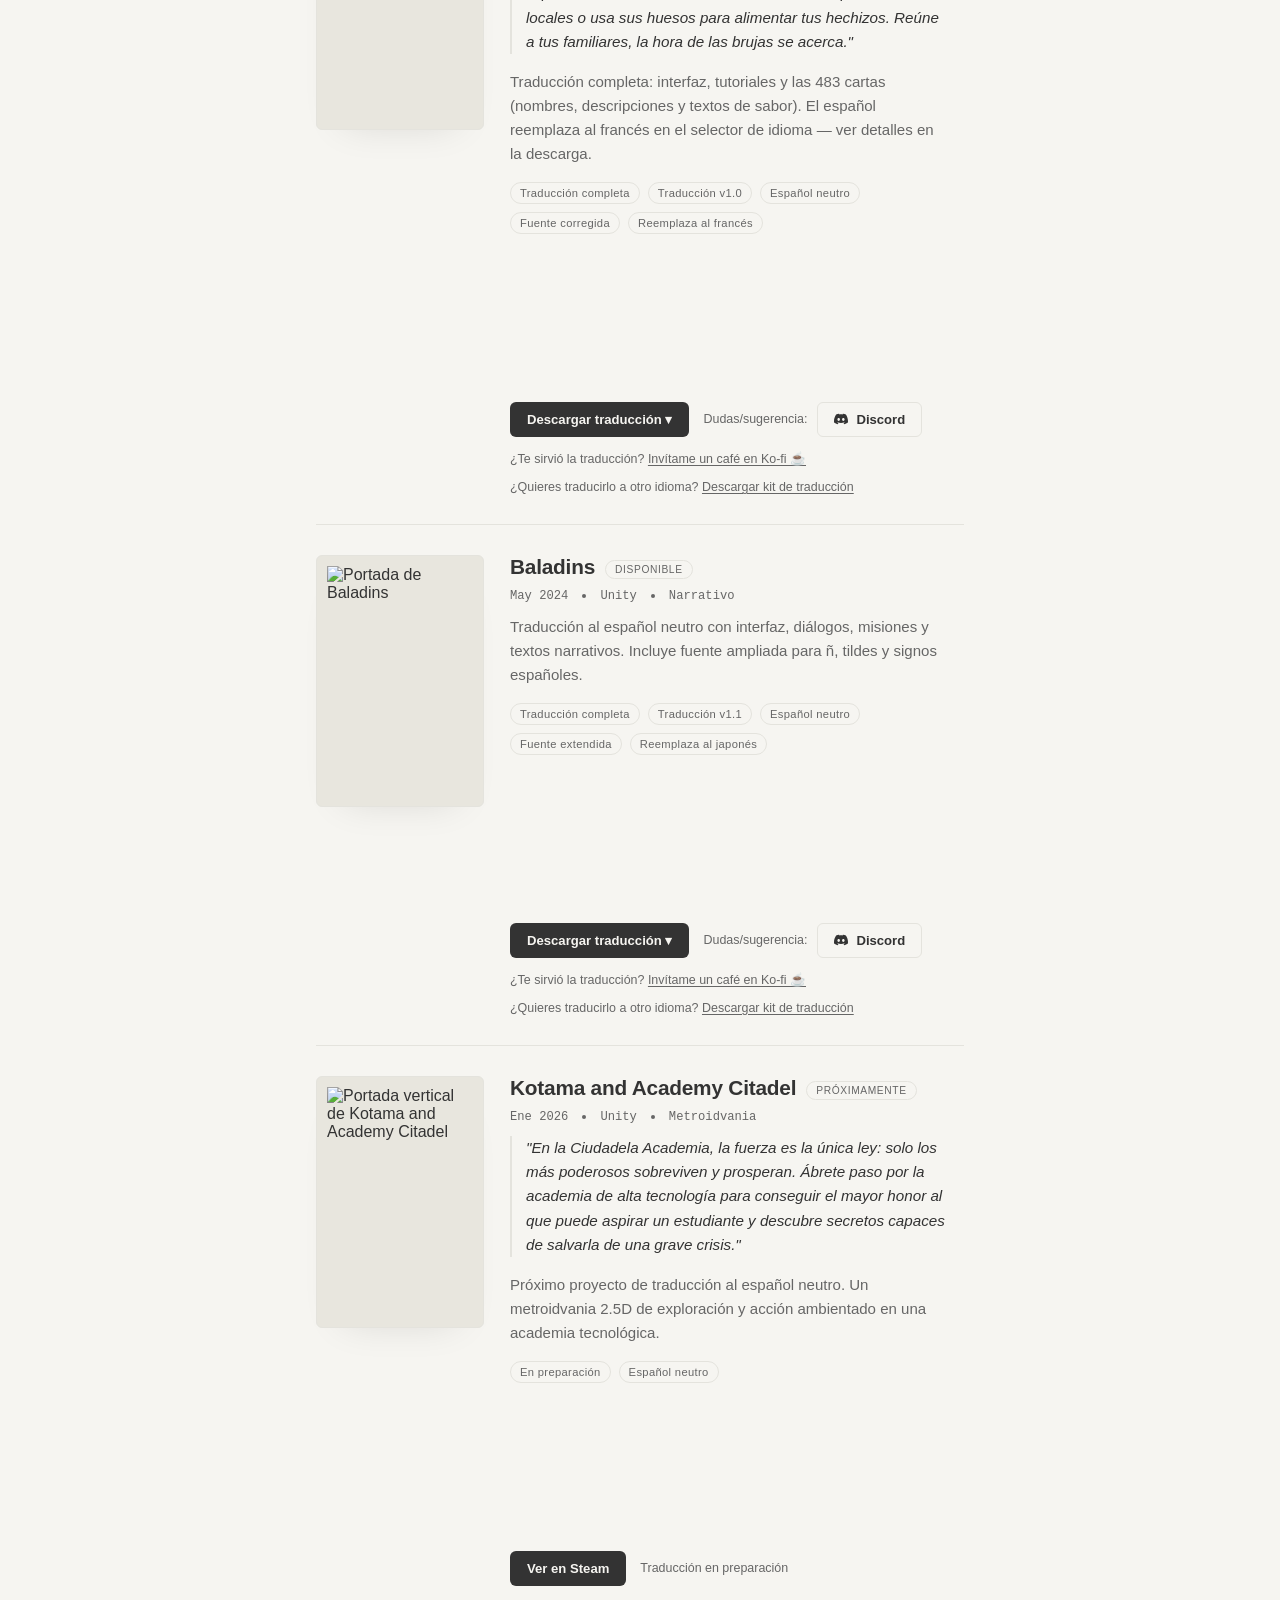
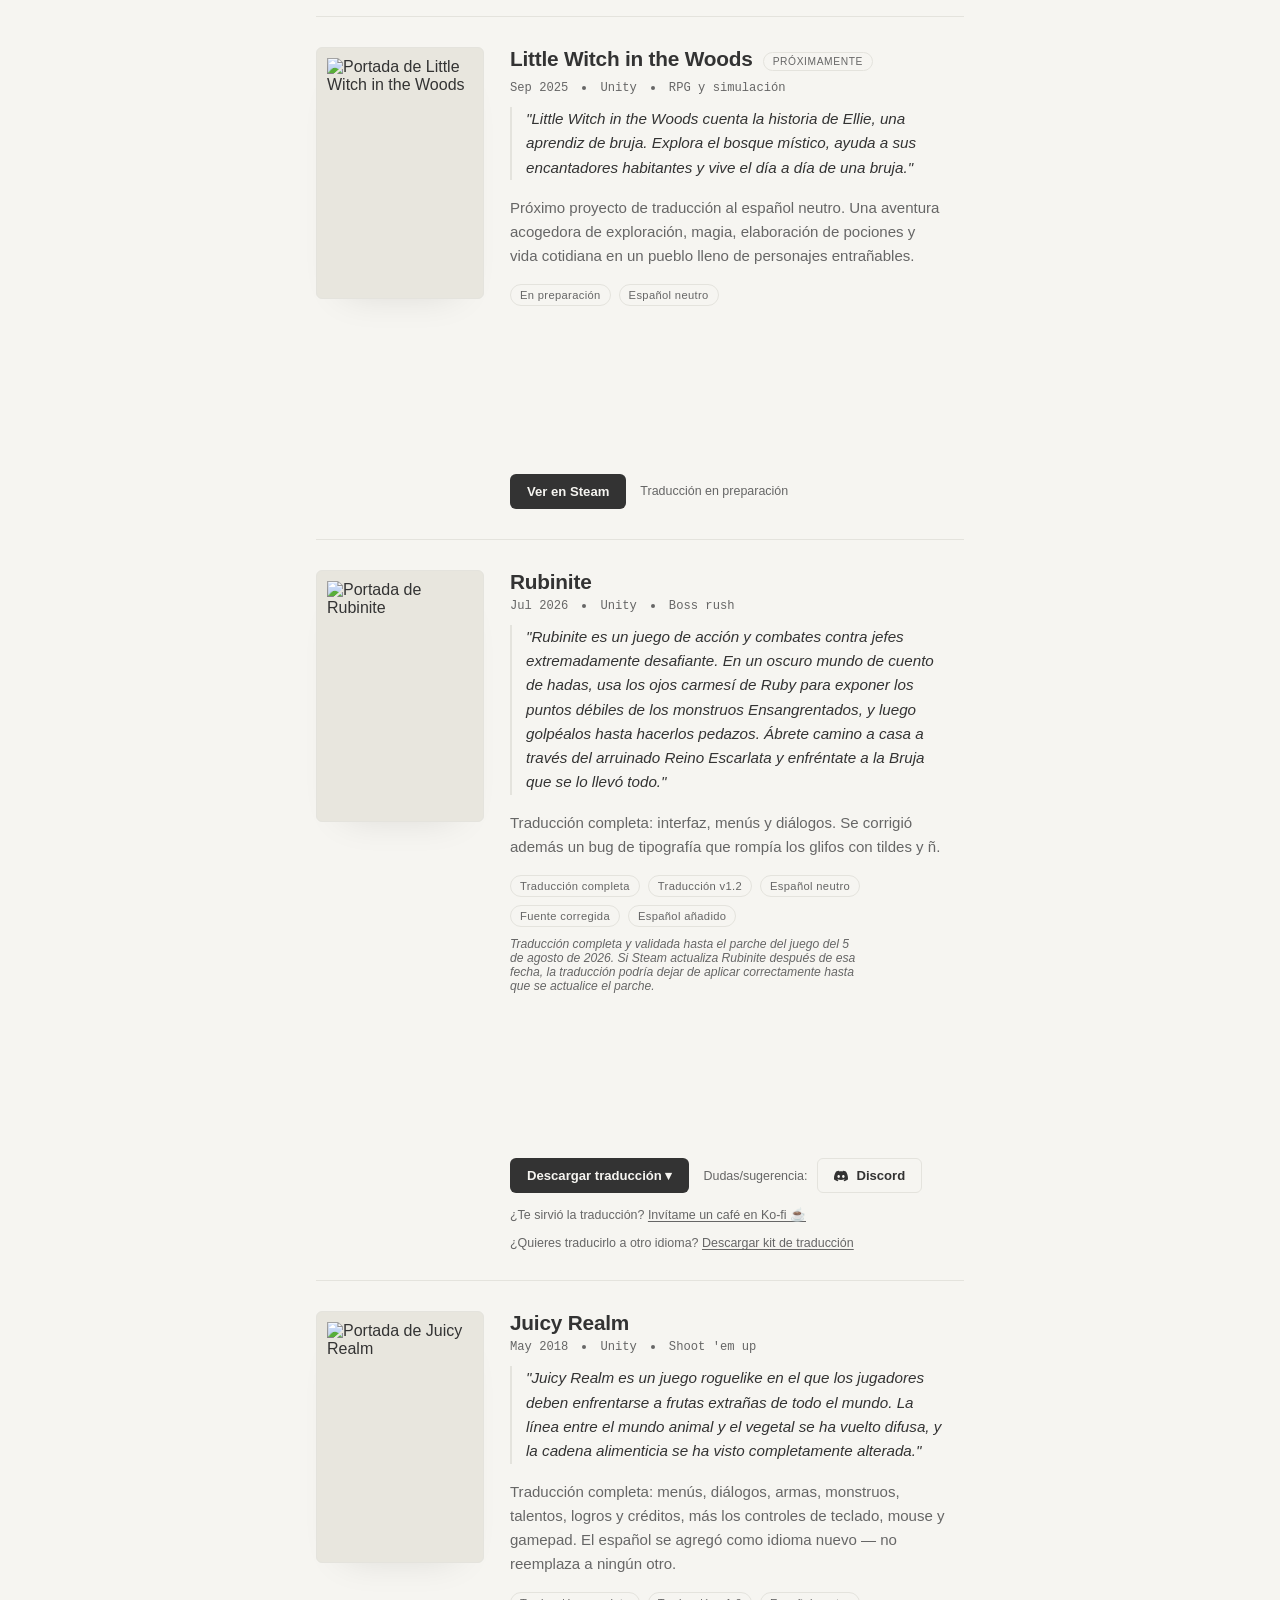
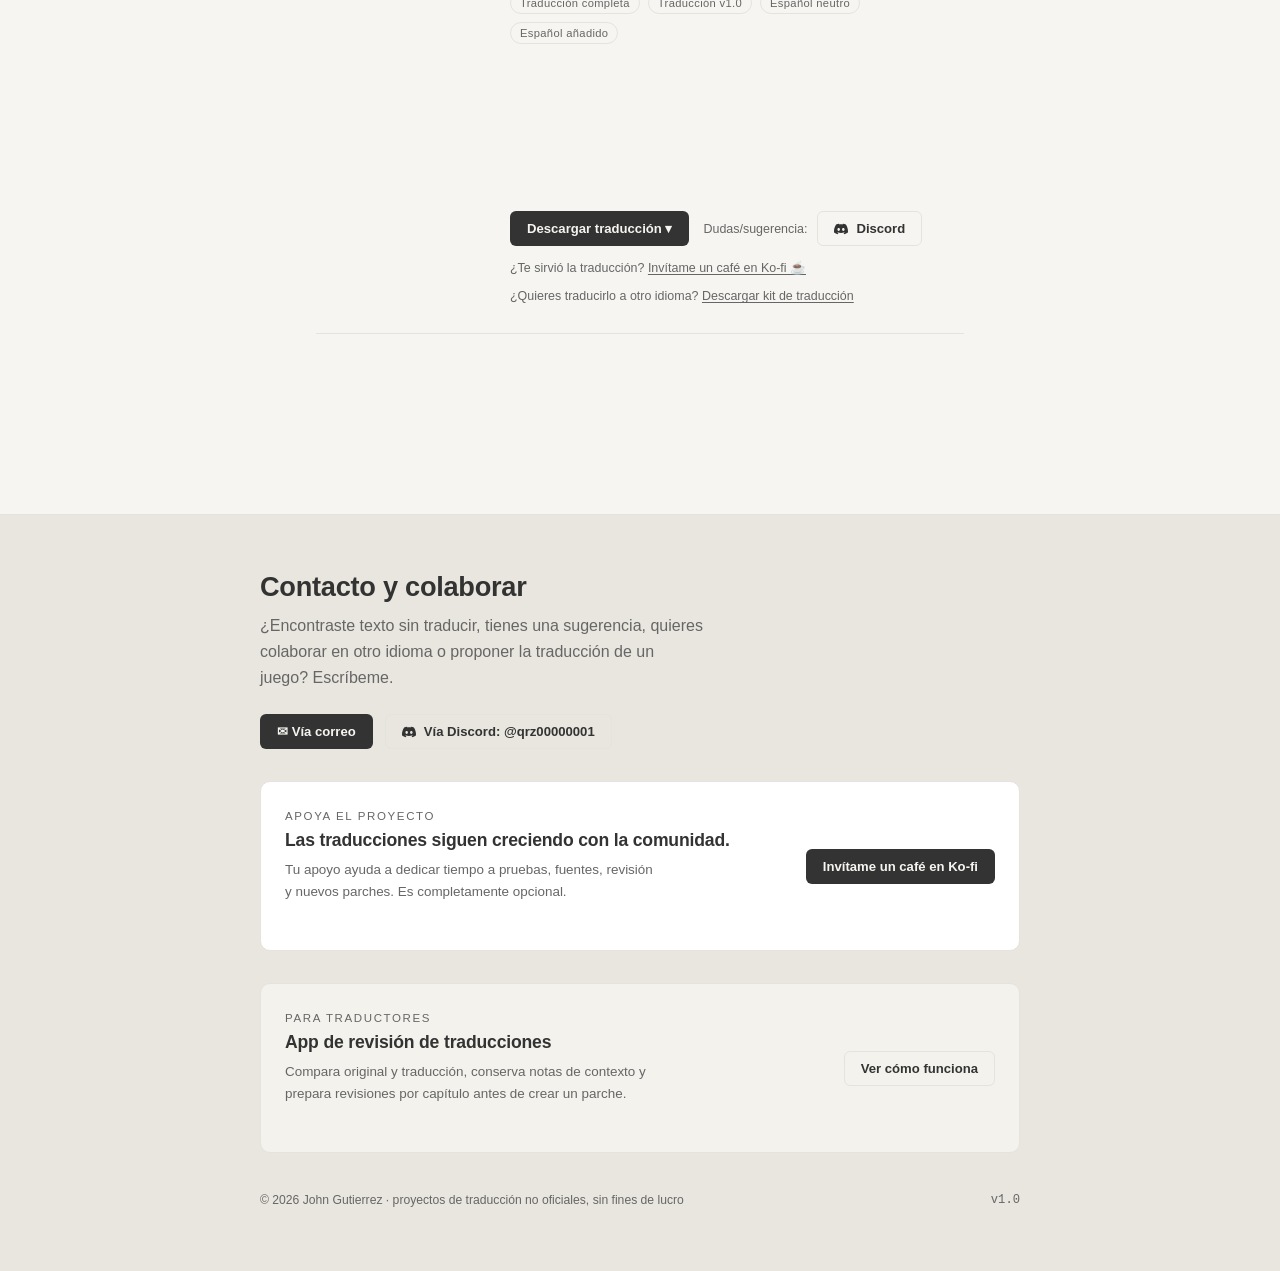
==== commit 10b0636a: "Add files via upload" ====
--- a/index.html
+++ b/index.html
@@ -88,7 +88,7 @@
         <p class="blurb">Traducción completa de la interfaz, el contenido, los diálogos y el tutorial: 5.365 entradas. Otras 521 entradas internas o de demostración se conservan en inglés. Añade Español sin reemplazar otros idiomas; esta versión es para España. El aspecto general fue confirmado, pero aún falta revisar una partida completa.</p>
         <div class="tags">
           <span class="tag">Traducción completa</span>
-          <span class="tag">Traducción v1.2</span>
+          <span class="tag">Traducción v2.0</span>
           <span class="tag">Español España</span>
           <span class="tag">Español añadido</span>
           <span class="tag">Español Latino próximamente</span>
@@ -101,8 +101,8 @@
           <div class="dropdown">
             <button class="btn btn-gold dropdown-toggle" type="button" onclick="toggleDropdown(this)">Descargar traducción ▾</button>
             <div class="dropdown-menu">
-              <a href="https://mega.nz/file/joBhUQoa#TRNBCF7BJL4neppX2H3Gmv48-F66Npm_1Qyg49XsA68" target="_blank" rel="noopener">Mega</a>
-              <a href="https://www.mediafire.com/file/g4kfbdl8d9l149n/Dressmaker_ES_v1.2.zip/file" target="_blank" rel="noopener">MediaFire</a>
+              <a href="https://mega.nz/file/jlJRUaYb#6KP8FCOr9x-eOtL_jwDPKZxY0hYXalmJRWWpj8CmMeU" target="_blank" rel="noopener">Mega</a>
+              <a href="https://www.mediafire.com/file/hibq3vydd33ifkx/Dressmaker_ES_v2.0.zip/file" target="_blank" rel="noopener">MediaFire</a>
             </div>
           </div>
           <a class="btn btn-ghost" href="https://store.steampowered.com/app/4019220/Dressmaker/" target="_blank" rel="noopener">Ver en Steam</a>
